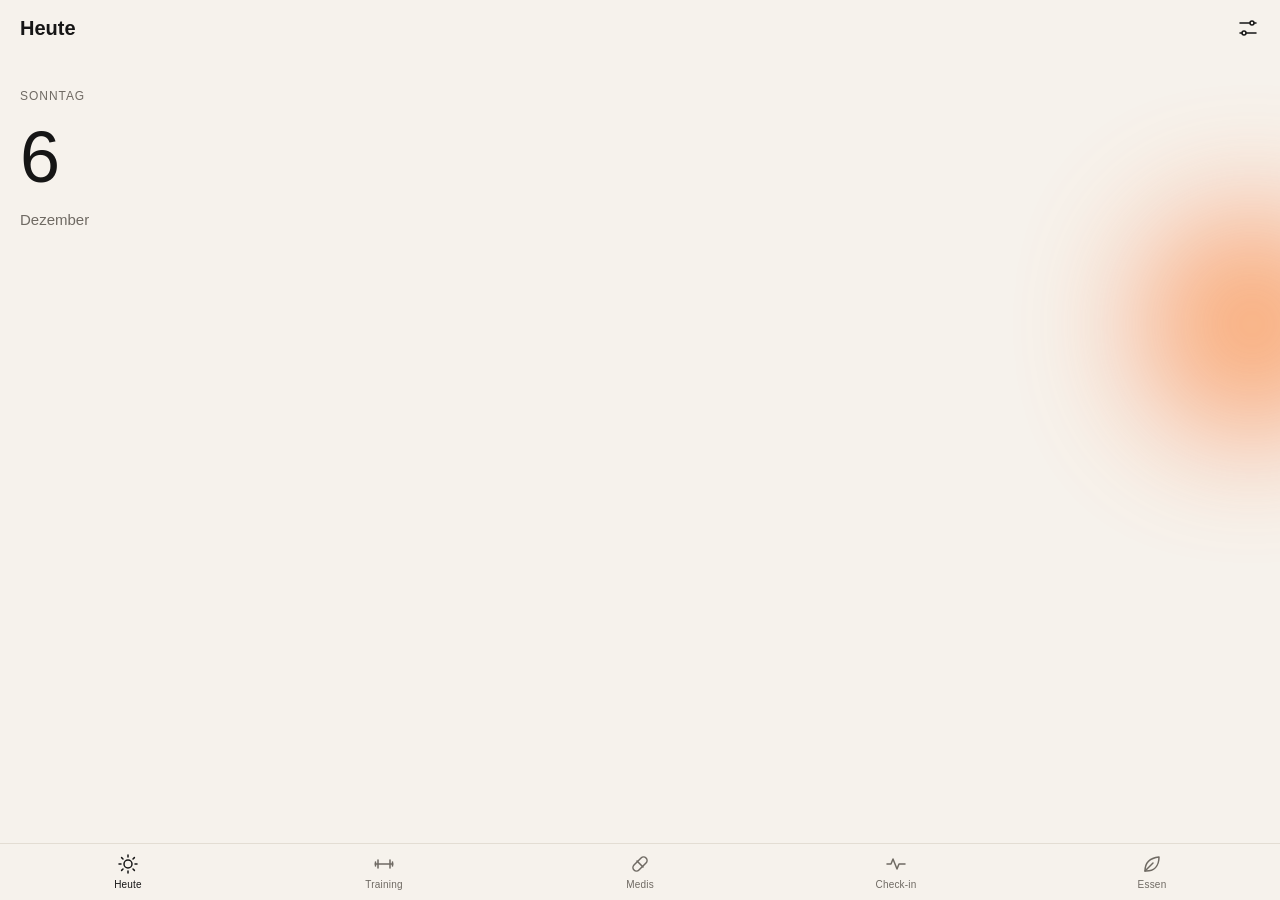
==== index.html @ 91edc276 "Grundstruktur der PWA anlegen - CLAUDE.md mit verbindlichen Projekt-, Design- und Code-Regeln - inde" ====
<!doctype html>
<html lang="de">
<head>
  <meta charset="utf-8">
  <meta name="viewport" content="width=device-width, initial-scale=1, viewport-fit=cover">
  <title>Health</title>
  <meta name="theme-color" content="#F6F2EC">
  <meta name="color-scheme" content="light">
  <meta name="referrer" content="no-referrer">
  <meta name="apple-mobile-web-app-capable" content="yes">
  <meta name="mobile-web-app-capable" content="yes">
  <meta name="apple-mobile-web-app-status-bar-style" content="default">
  <meta name="apple-mobile-web-app-title" content="Health">
  <meta name="format-detection" content="telephone=no">
  <!-- Nur eigene Quellen, Sync ausschließlich zu api.github.com -->
  <meta http-equiv="Content-Security-Policy" content="default-src 'self'; connect-src 'self' https://api.github.com; img-src 'self' data:; style-src 'self'; script-src 'self'; font-src 'self'; manifest-src 'self'; worker-src 'self'">

  <link rel="manifest" href="manifest.webmanifest">
  <link rel="apple-touch-icon" href="assets/icons/icon-180.png">
  <link rel="icon" type="image/png" sizes="180x180" href="assets/icons/icon-180.png">
  <link rel="preload" href="assets/fonts/inter-latin-wght-normal.woff2" as="font" type="font/woff2" crossorigin>

  <link rel="stylesheet" href="css/tokens.css">
  <link rel="stylesheet" href="css/base.css">
  <link rel="stylesheet" href="css/components.css">

  <script type="module" src="js/app.js"></script>
</head>
<body>
  <div id="app" class="shell">
    <noscript><p class="view">Diese App braucht JavaScript.</p></noscript>
  </div>
</body>
</html>
---- css/tokens.css ----
/* Design-Tokens: einzige Quelle für Farben, Typografie, Raster und Bewegung */

@font-face {
  font-family: "Inter";
  src: url("../assets/fonts/inter-latin-wght-normal.woff2") format("woff2");
  font-weight: 100 900;
  font-style: normal;
  font-display: swap;
}

:root {
  /* Grundfarben */
  --color-bg: #F6F2EC;
  --color-text: #161616;
  --color-text-secondary: #6F6A63;
  --color-line: #E3DDD3;

  /* Akzentverläufe: jeweils Start- und Endfarbe */
  --sonne-from: #FFB347;
  --sonne-to: #FF6A3D;
  --zitrone-from: #F7E463;
  --zitrone-to: #FFD23F;
  --himmel-from: #8BB8FF;
  --himmel-to: #5A8DEE;
  --flieder-from: #C9B8FF;
  --flieder-to: #9A8CFF;
  --salbei-from: #B7D3A8;
  --salbei-to: #7FA36A;
  --rose-from: #FFB3C7;
  --rose-to: #FF7A9E;

  /* Fertige radiale Verläufe */
  --gradient-sonne: radial-gradient(circle, var(--sonne-from) 0%, var(--sonne-to) 70%);
  --gradient-zitrone: radial-gradient(circle, var(--zitrone-from) 0%, var(--zitrone-to) 70%);
  --gradient-himmel: radial-gradient(circle, var(--himmel-from) 0%, var(--himmel-to) 70%);
  --gradient-flieder: radial-gradient(circle, var(--flieder-from) 0%, var(--flieder-to) 70%);
  --gradient-salbei: radial-gradient(circle, var(--salbei-from) 0%, var(--salbei-to) 70%);
  --gradient-rose: radial-gradient(circle, var(--rose-from) 0%, var(--rose-to) 70%);

  /* Blur-Spanne für Verlaufsflecken (Intensität 0 bis 1 wird darauf abgebildet) */
  --blur-min: 40px;
  --blur-max: 80px;

  /* Typografie */
  --font-family: "Inter", -apple-system, BlinkMacSystemFont, "Helvetica Neue", Arial, sans-serif;

  --font-size-number-min: 56px;
  --font-size-number-max: 72px;
  --font-weight-number: 500;
  --letter-spacing-number: -0.02em;

  --font-size-heading: 20px;
  --font-weight-heading: 600;

  --font-size-body: 15px;
  --font-weight-body: 400;
  --line-height-body: 1.45;

  --font-size-label: 12px;
  --letter-spacing-label: 0.08em;

  /* Raster (8 px) */
  --space-1: 8px;
  --space-2: 16px;
  --space-3: 24px;
  --space-4: 32px;
  --space-5: 40px;
  --space-6: 48px;
  --page-margin: 20px;

  /* Formen */
  --radius-card: 20px;
  --line-width: 1px;
  --icon-stroke: 1.5;

  /* Interaktion */
  --tap-min: 44px;
  --duration: 180ms;
  --easing: ease-out;

  /* Layout */
  --header-height: 56px;
  --tabbar-height: 56px;
  --safe-top: env(safe-area-inset-top, 0px);
  --safe-bottom: env(safe-area-inset-bottom, 0px);
  --safe-left: env(safe-area-inset-left, 0px);
  --safe-right: env(safe-area-inset-right, 0px);
}
---- css/base.css ----
/* Grundlagen: Reset, Typografie, Seitenlayout */

*,
*::before,
*::after {
  box-sizing: border-box;
}

html {
  -webkit-text-size-adjust: 100%;
  text-size-adjust: 100%;
  -webkit-tap-highlight-color: transparent;
}

body {
  margin: 0;
  min-height: 100dvh;
  background: var(--color-bg);
  color: var(--color-text);
  font-family: var(--font-family);
  font-size: var(--font-size-body);
  font-weight: var(--font-weight-body);
  line-height: var(--line-height-body);
  -webkit-font-smoothing: antialiased;
  overscroll-behavior-y: none;
}

h1,
h2,
h3,
p {
  margin: 0;
}

h1,
h2 {
  font-size: var(--font-size-heading);
  font-weight: var(--font-weight-heading);
  line-height: 1.25;
}

button {
  font: inherit;
  color: inherit;
  background: none;
  border: 0;
  padding: 0;
  cursor: pointer;
  touch-action: manipulation;
}

a {
  color: inherit;
}

:focus-visible {
  outline: 2px solid var(--color-text);
  outline-offset: 2px;
}

/* Hilfsklassen für Typografie */
.number {
  font-size: clamp(var(--font-size-number-min), 18vw, var(--font-size-number-max));
  font-weight: var(--font-weight-number);
  font-variant-numeric: tabular-nums;
  letter-spacing: var(--letter-spacing-number);
  line-height: 1;
}

.label {
  font-size: var(--font-size-label);
  text-transform: uppercase;
  letter-spacing: var(--letter-spacing-label);
  color: var(--color-text-secondary);
}

.secondary {
  color: var(--color-text-secondary);
}

.visually-hidden {
  position: absolute;
  width: 1px;
  height: 1px;
  overflow: hidden;
  clip: rect(0 0 0 0);
  white-space: nowrap;
}

@media (prefers-reduced-motion: reduce) {
  * {
    transition-duration: 0ms !important;
    animation-duration: 0ms !important;
  }
}
---- css/components.css ----
/* Komponenten: Shell, Kopfzeile, Tab-Bar, Karten, Verlaufsflecken */

/* App-Shell */
.shell {
  min-height: 100dvh;
  display: flex;
  flex-direction: column;
}

/* Kopfzeile mit Einstellungen oben rechts */
.app-header {
  position: sticky;
  top: 0;
  z-index: 10;
  display: flex;
  align-items: center;
  justify-content: space-between;
  height: calc(var(--header-height) + var(--safe-top));
  padding: var(--safe-top) calc(var(--page-margin) + var(--safe-right)) 0 calc(var(--page-margin) + var(--safe-left));
  background: var(--color-bg);
}

.icon-button {
  display: inline-flex;
  align-items: center;
  justify-content: center;
  width: var(--tap-min);
  height: var(--tap-min);
  margin-right: -10px;
  border-radius: 50%;
  transition: background-color var(--duration) var(--easing);
}

.icon-button:active,
.icon-button[aria-current="page"] {
  background: var(--color-line);
}

/* Hauptbereich, Platz für die Tab-Bar lassen */
.view {
  position: relative;
  flex: 1;
  padding: var(--space-1) calc(var(--page-margin) + var(--safe-right)) calc(var(--tabbar-height) + var(--safe-bottom) + var(--space-3)) calc(var(--page-margin) + var(--safe-left));
  overflow-x: hidden;
  isolation: isolate;
  animation: view-in var(--duration) var(--easing);
}

@keyframes view-in {
  from { opacity: 0; transform: translateY(4px); }
  to { opacity: 1; transform: none; }
}

/* Bottom-Tab-Bar */
.tabbar {
  position: fixed;
  left: 0;
  right: 0;
  bottom: 0;
  z-index: 10;
  display: grid;
  grid-template-columns: repeat(5, 1fr);
  padding: 0 var(--safe-right) var(--safe-bottom) var(--safe-left);
  background: var(--color-bg);
  border-top: var(--line-width) solid var(--color-line);
}

.tab {
  display: flex;
  flex-direction: column;
  align-items: center;
  justify-content: center;
  gap: 2px;
  min-height: var(--tabbar-height);
  color: var(--color-text-secondary);
  font-size: 10px;
  font-weight: 500;
  letter-spacing: 0.02em;
  text-decoration: none;
  transition: color var(--duration) var(--easing);
}

.tab[aria-current="page"] {
  color: var(--color-text);
}

.tab svg,
.icon-button svg {
  width: 24px;
  height: 24px;
  fill: none;
  stroke: currentColor;
  stroke-width: var(--icon-stroke);
  stroke-linecap: round;
  stroke-linejoin: round;
}

/* Karte: keine Schatten, Trennung über Linie */
.card {
  position: relative;
  padding: var(--space-3);
  border: var(--line-width) solid var(--color-line);
  border-radius: var(--radius-card);
  overflow: hidden;
}

.card > * {
  position: relative;
}

/*
  Verlaufsfleck als Zustandsanzeige.
  --intensity (0 bis 1) steuert Größe, Blur und Sättigung.
  Farbe über Modifier-Klasse, z. B. .blob--sonne.
*/
.blob {
  --intensity: 0.5;
  --size: calc(120px + 160px * var(--intensity));
  position: absolute;
  width: var(--size);
  height: var(--size);
  border-radius: 50%;
  pointer-events: none;
  opacity: calc(0.35 + 0.65 * var(--intensity));
  filter: blur(calc(var(--blur-min) + (var(--blur-max) - var(--blur-min)) * var(--intensity))) saturate(calc(0.6 + 0.6 * var(--intensity)));
  transition: width var(--duration) var(--easing), height var(--duration) var(--easing), opacity var(--duration) var(--easing), filter var(--duration) var(--easing);
}

.blob--sonne { background: var(--gradient-sonne); }
.blob--zitrone { background: var(--gradient-zitrone); }
.blob--himmel { background: var(--gradient-himmel); }
.blob--flieder { background: var(--gradient-flieder); }
.blob--salbei { background: var(--gradient-salbei); }
.blob--rose { background: var(--gradient-rose); }

/* Platzhalter-Ansicht der leeren Module */
.placeholder {
  display: grid;
  gap: var(--space-2);
  padding-top: var(--space-3);
}

/* Abstand nach oben, damit der Blur nicht an der Kopfzeile abreißt */
.placeholder .blob {
  top: 160px;
  right: -80px;
  z-index: -1;
}
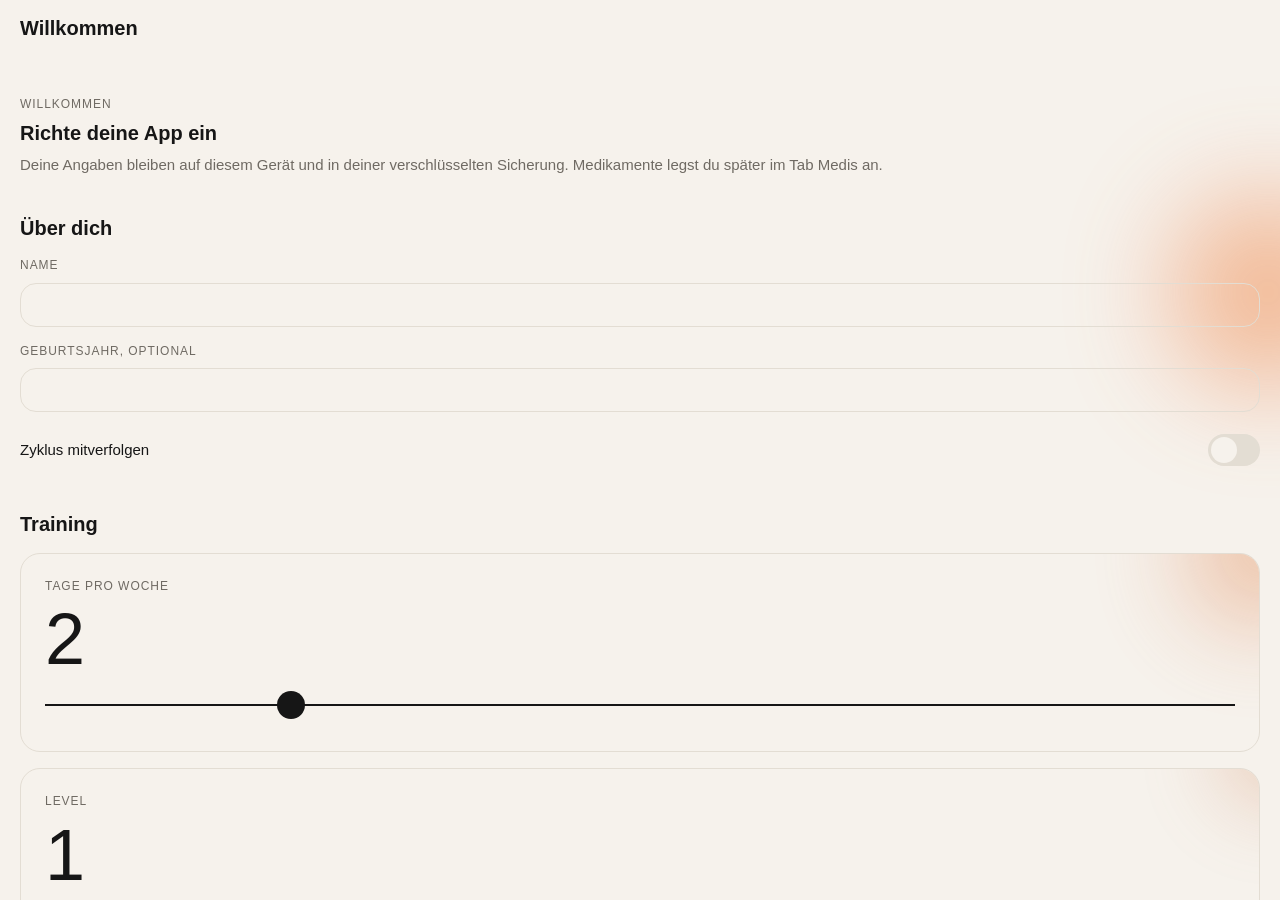
==== commit 1232a6d8: "Datenschicht, verschlüsselte Sicherung und personenneutrales Profil - db.js: IndexedDB healthapp v1 " ====
--- a/index.html
+++ b/index.html
@@ -3,6 +3,7 @@
 <head>
   <meta charset="utf-8">
   <meta name="viewport" content="width=device-width, initial-scale=1, viewport-fit=cover">
+  <!-- Fester Name. Der persönliche Name erscheint nur in der App, aus dem Profil in IndexedDB. -->
   <title>Health</title>
   <meta name="theme-color" content="#F6F2EC">
   <meta name="color-scheme" content="light">
--- a/css/tokens.css
+++ b/css/tokens.css
@@ -70,6 +70,7 @@
 
   /* Formen */
   --radius-card: 20px;
+  --radius-control: 16px;
   --line-width: 1px;
   --icon-stroke: 1.5;
 
--- a/css/base.css
+++ b/css/base.css
@@ -53,6 +53,11 @@
   color: inherit;
 }
 
+/* hidden muss auch gegen display: flex oder grid gewinnen */
+[hidden] {
+  display: none !important;
+}
+
 :focus-visible {
   outline: 2px solid var(--color-text);
   outline-offset: 2px;
--- a/css/components.css
+++ b/css/components.css
@@ -146,3 +146,396 @@
   right: -80px;
   z-index: -1;
 }
+
+/* Abstände für Formularseiten */
+.stack {
+  display: grid;
+  gap: var(--space-5);
+  padding-top: var(--space-2);
+}
+
+.stack-tight {
+  display: grid;
+  gap: var(--space-2);
+}
+
+/* Eingabefelder: 16 px Schrift, sonst zoomt Safari beim Fokussieren */
+.field {
+  display: grid;
+  gap: var(--space-1);
+}
+
+.input {
+  width: 100%;
+  min-height: var(--tap-min);
+  padding: 0 var(--space-2);
+  font: inherit;
+  font-size: 16px;
+  color: var(--color-text);
+  background: transparent;
+  border: var(--line-width) solid var(--color-line);
+  border-radius: var(--radius-control);
+  transition: border-color var(--duration) var(--easing);
+  -webkit-appearance: none;
+  appearance: none;
+}
+
+.input:focus {
+  outline: none;
+  border-color: var(--color-text);
+}
+
+.hint {
+  font-size: 13px;
+  color: var(--color-text-secondary);
+}
+
+/* Rose als Markierung, der Text selbst bleibt gut lesbar */
+.error-text {
+  display: flex;
+  align-items: baseline;
+  gap: var(--space-1);
+}
+
+.error-text::before {
+  content: "";
+  flex: none;
+  width: 8px;
+  height: 8px;
+  border-radius: 50%;
+  background: var(--rose-to);
+}
+
+/* Buttons: flach, Linie oder gefüllt, keine Schatten */
+.button {
+  display: inline-flex;
+  align-items: center;
+  justify-content: center;
+  min-height: var(--tap-min);
+  padding: 0 var(--space-2);
+  font-weight: 500;
+  white-space: nowrap;
+  border: var(--line-width) solid var(--color-line);
+  border-radius: var(--radius-control);
+  transition: background-color var(--duration) var(--easing), opacity var(--duration) var(--easing), transform var(--duration) var(--easing);
+}
+
+.button:active {
+  transform: scale(0.98);
+  background: var(--color-line);
+}
+
+.button:disabled {
+  opacity: 0.4;
+}
+
+.button--primary {
+  color: var(--color-bg);
+  background: var(--color-text);
+  border-color: var(--color-text);
+}
+
+.button--primary:active {
+  background: var(--color-text);
+  opacity: 0.85;
+}
+
+.button--danger {
+  color: var(--color-text);
+  background: var(--rose-from);
+  border-color: var(--rose-from);
+}
+
+.button-row {
+  display: grid;
+  grid-template-columns: 1fr 1fr;
+  gap: var(--space-1);
+}
+
+.button-row .button {
+  padding: 0 var(--space-1);
+}
+
+/* Karten mit Verlaufsfleck als Zustandsanzeige */
+.status-card,
+.warning-card {
+  display: grid;
+  gap: var(--space-1);
+}
+
+.status-card .button-row {
+  margin-top: var(--space-2);
+}
+
+.status-card .blob {
+  top: -60px;
+  right: -60px;
+}
+
+.warning-card {
+  padding: var(--space-2);
+}
+
+.warning-card .blob {
+  --intensity: 0.2;
+  top: -80px;
+  left: -80px;
+}
+
+/* Modaler Dialog */
+.dialog {
+  width: min(100% - 2 * var(--page-margin), 360px);
+  padding: var(--space-3);
+  color: var(--color-text);
+  background: var(--color-bg);
+  border: var(--line-width) solid var(--color-line);
+  border-radius: var(--radius-card);
+}
+
+.dialog::backdrop {
+  background: rgba(22, 22, 22, 0.3);
+}
+
+.dialog form {
+  display: grid;
+  gap: var(--space-2);
+}
+
+/* Bestätigen steht im DOM vorne, erscheint aber rechts */
+.dialog-actions {
+  display: grid;
+  grid-template-columns: 1fr 1fr;
+  gap: var(--space-1);
+  direction: rtl;
+}
+
+.dialog-actions > * {
+  direction: ltr;
+}
+
+/* Rückmeldung am unteren Rand, oberhalb der Tab-Bar */
+.toast {
+  position: fixed;
+  left: 50%;
+  bottom: calc(var(--tabbar-height) + var(--safe-bottom) + var(--space-2));
+  z-index: 20;
+  width: max-content;
+  max-width: calc(100% - 2 * var(--page-margin));
+  padding: var(--space-1) var(--space-2);
+  color: var(--color-bg);
+  background: var(--color-text);
+  border-radius: var(--radius-control);
+  opacity: 0;
+  transform: translate(-50%, 8px);
+  pointer-events: none;
+  transition: opacity var(--duration) var(--easing), transform var(--duration) var(--easing);
+}
+
+.toast--visible {
+  opacity: 1;
+  transform: translate(-50%, 0);
+}
+
+.toast--error {
+  color: var(--color-text);
+  background: var(--rose-from);
+}
+
+/* Profil-Formular und Onboarding */
+.intro {
+  position: relative;
+  display: grid;
+  gap: var(--space-1);
+  padding-top: var(--space-2);
+}
+
+/* Mit Abstand nach oben, damit der Blur nicht an der Kopfzeile abreißt */
+.intro .blob {
+  top: 120px;
+  right: -100px;
+  z-index: -1;
+}
+
+.fieldset {
+  display: grid;
+  gap: var(--space-1);
+  margin: 0;
+  padding: 0;
+  border: 0;
+  min-width: 0;
+}
+
+.fieldset legend {
+  padding: 0;
+  margin-bottom: var(--space-1);
+}
+
+/* Schalter: Zeile mit Text links, Switch rechts */
+.switch-row {
+  display: flex;
+  align-items: center;
+  justify-content: space-between;
+  gap: var(--space-2);
+  min-height: var(--tap-min);
+}
+
+.switch {
+  -webkit-appearance: none;
+  appearance: none;
+  position: relative;
+  flex: none;
+  width: 52px;
+  height: 32px;
+  margin: 0;
+  border-radius: 16px;
+  background: var(--color-line);
+  transition: background-color var(--duration) var(--easing);
+}
+
+.switch::after {
+  content: "";
+  position: absolute;
+  top: 3px;
+  left: 3px;
+  width: 26px;
+  height: 26px;
+  border-radius: 50%;
+  background: var(--color-bg);
+  transition: transform var(--duration) var(--easing);
+}
+
+.switch:checked {
+  background: var(--flieder-to);
+}
+
+.switch:checked::after {
+  transform: translateX(20px);
+}
+
+/* Regler mit großer Zahl und Farbfläche */
+.range-block {
+  display: grid;
+  gap: var(--space-1);
+}
+
+.range-block .blob {
+  top: -80px;
+  right: -80px;
+}
+
+.range {
+  -webkit-appearance: none;
+  appearance: none;
+  width: 100%;
+  height: var(--tap-min);
+  margin: 0;
+  background: transparent;
+}
+
+.range::-webkit-slider-runnable-track {
+  height: 2px;
+  background: var(--color-text);
+}
+
+.range::-webkit-slider-thumb {
+  -webkit-appearance: none;
+  width: 28px;
+  height: 28px;
+  margin-top: -13px;
+  border-radius: 50%;
+  background: var(--color-text);
+  border: 0;
+}
+
+.range::-moz-range-track {
+  height: 2px;
+  background: var(--color-text);
+}
+
+.range::-moz-range-thumb {
+  width: 28px;
+  height: 28px;
+  border-radius: 50%;
+  background: var(--color-text);
+  border: 0;
+}
+
+/* Checkbox-Zeilen, z. B. Schonungs-Tags */
+.check-list {
+  display: grid;
+  border-top: var(--line-width) solid var(--color-line);
+}
+
+.check-row {
+  display: flex;
+  align-items: center;
+  gap: var(--space-2);
+  min-height: var(--tap-min);
+  padding: var(--space-1) 0;
+  border-bottom: var(--line-width) solid var(--color-line);
+}
+
+.check-row input {
+  -webkit-appearance: none;
+  appearance: none;
+  flex: none;
+  width: 24px;
+  height: 24px;
+  margin: 0;
+  border: 1.5px solid var(--color-text);
+  border-radius: 6px;
+  transition: background-color var(--duration) var(--easing);
+}
+
+.check-row input:checked {
+  border-color: var(--rose-to);
+  background: var(--rose-to) url("data:image/svg+xml,%3Csvg xmlns='http://www.w3.org/2000/svg' viewBox='0 0 24 24' fill='none' stroke='%23F6F2EC' stroke-width='2' stroke-linecap='round' stroke-linejoin='round'%3E%3Cpath d='m6 12.5 4 4 8-9'/%3E%3C/svg%3E") center / 18px no-repeat;
+}
+
+/* Chips für Mehrfachauswahl */
+.chips {
+  display: flex;
+  flex-wrap: wrap;
+  gap: var(--space-1);
+}
+
+.chip {
+  position: relative;
+  display: inline-flex;
+  align-items: center;
+  min-height: var(--tap-min);
+  padding: 0 var(--space-2);
+  border: var(--line-width) solid var(--color-line);
+  border-radius: 22px;
+  transition: background-color var(--duration) var(--easing), border-color var(--duration) var(--easing);
+}
+
+.chip input {
+  position: absolute;
+  opacity: 0;
+  pointer-events: none;
+}
+
+.chip--salbei:has(input:checked) {
+  background: var(--salbei-from);
+  border-color: var(--salbei-from);
+}
+
+.chip:has(input:focus-visible) {
+  outline: 2px solid var(--color-text);
+  outline-offset: 2px;
+}
+
+/* Onboarding: ohne Profil keine Tab-Bar und kein Einstellungs-Icon */
+.shell--onboarding .tabbar,
+.shell--onboarding .app-header .icon-button {
+  display: none;
+}
+
+.shell--onboarding .view {
+  padding-bottom: calc(var(--safe-bottom) + var(--space-4));
+}
+
+a.button {
+  text-decoration: none;
+}
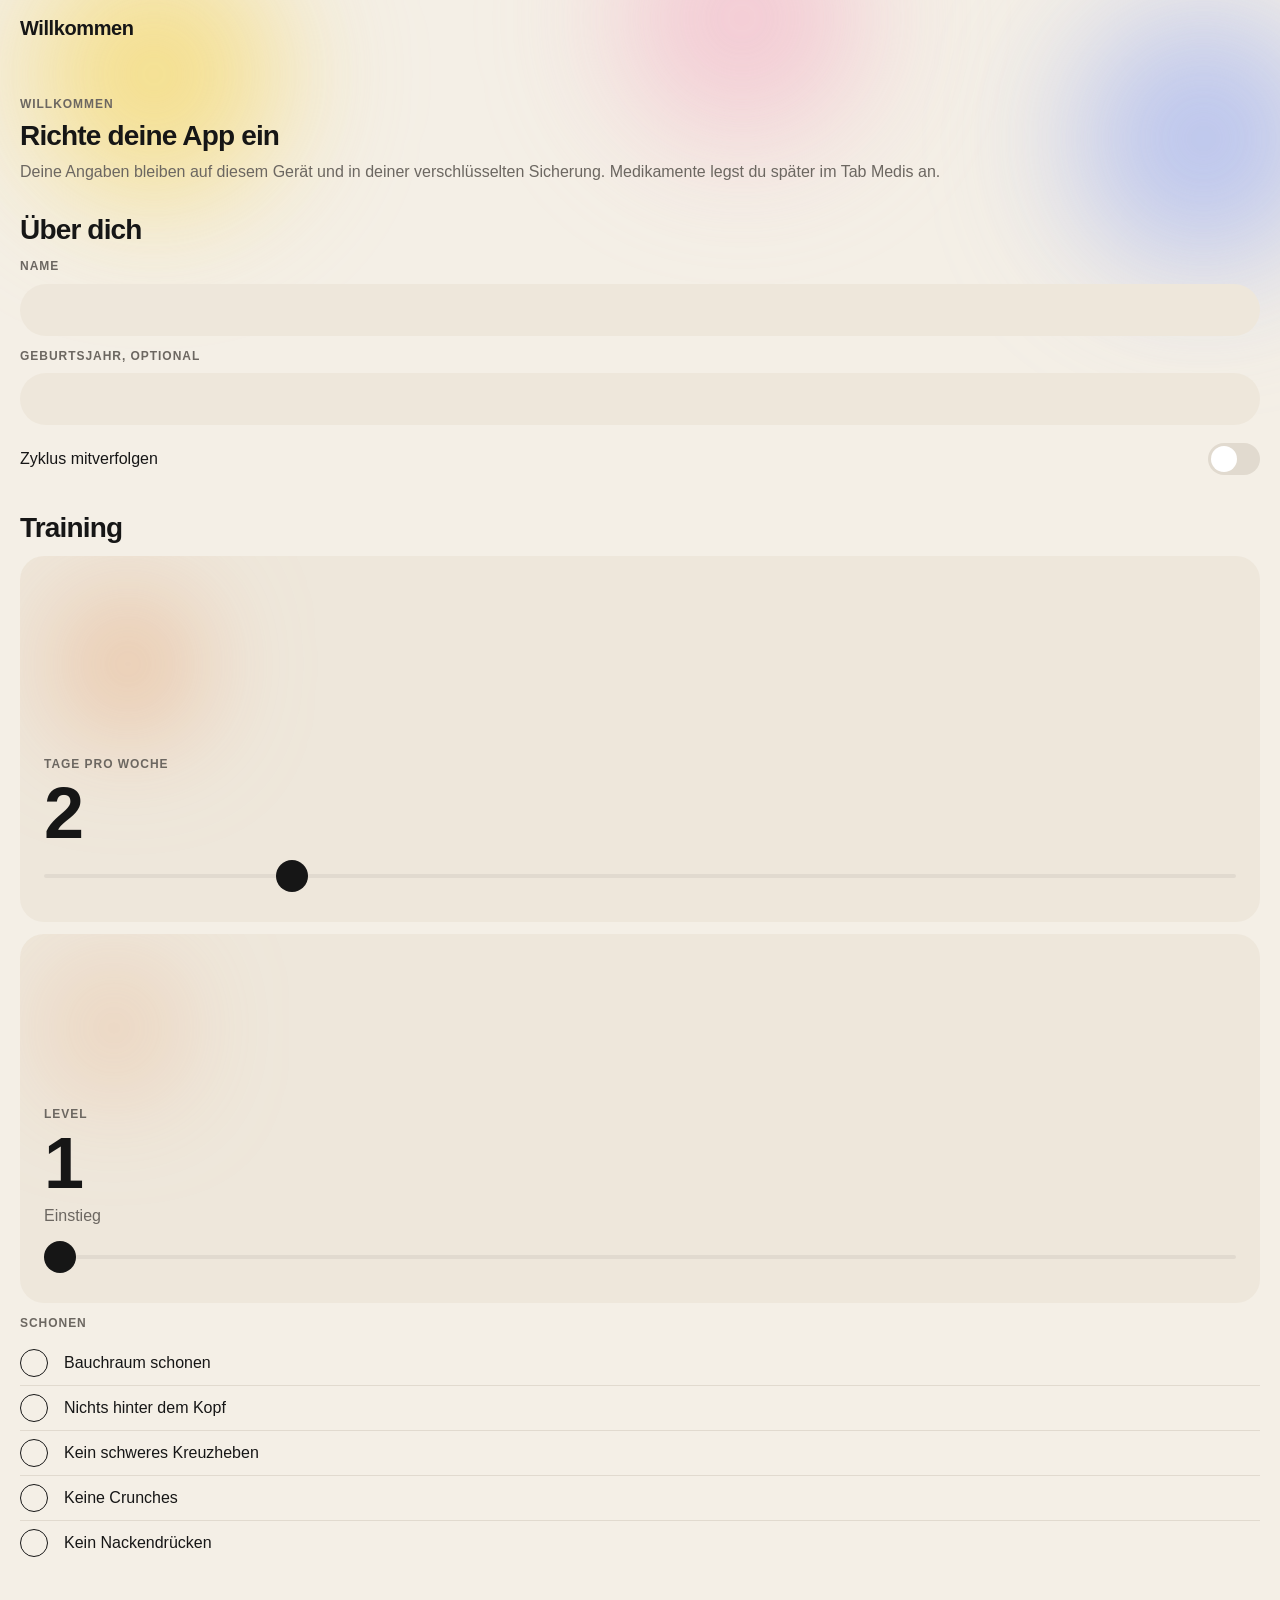
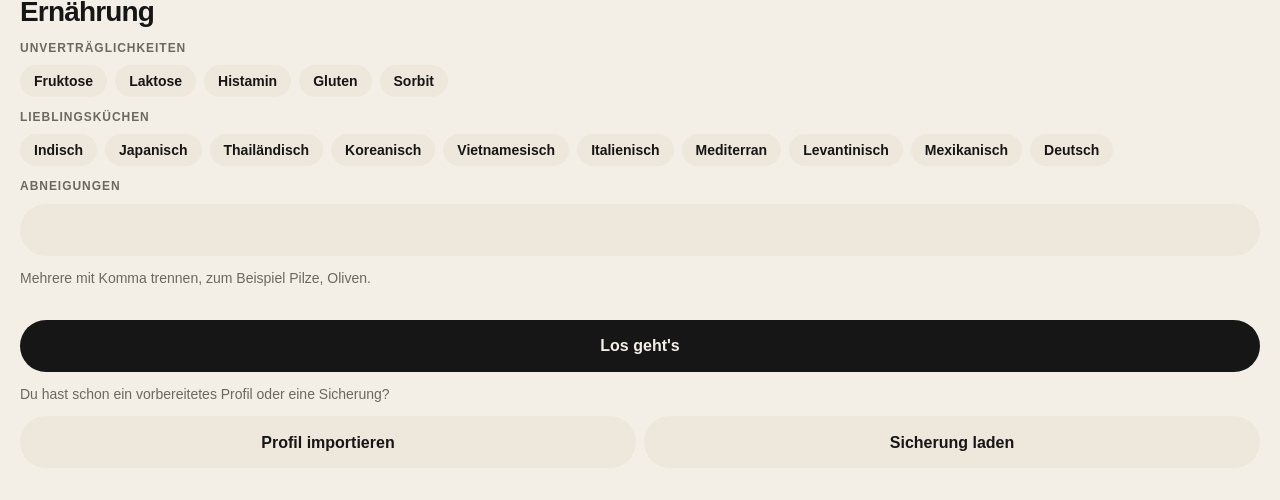
==== commit 627d70b9: "Design-Überarbeitung: Farben, Typografie, Aura und Formen - Neue Palette mit base- und deep-Stufen (" ====
--- a/index.html
+++ b/index.html
@@ -5,7 +5,7 @@
   <meta name="viewport" content="width=device-width, initial-scale=1, viewport-fit=cover">
   <!-- Fester Name. Der persönliche Name erscheint nur in der App, aus dem Profil in IndexedDB. -->
   <title>Health</title>
-  <meta name="theme-color" content="#F6F2EC">
+  <meta name="theme-color" content="#F4EFE6">
   <meta name="color-scheme" content="light">
   <meta name="referrer" content="no-referrer">
   <meta name="apple-mobile-web-app-capable" content="yes">
@@ -19,7 +19,7 @@
   <link rel="manifest" href="manifest.webmanifest">
   <link rel="apple-touch-icon" href="assets/icons/icon-180.png">
   <link rel="icon" type="image/png" sizes="180x180" href="assets/icons/icon-180.png">
-  <link rel="preload" href="assets/fonts/inter-latin-wght-normal.woff2" as="font" type="font/woff2" crossorigin>
+  <link rel="preload" href="assets/fonts/inter-latin-standard-normal.woff2" as="font" type="font/woff2" crossorigin>
 
   <link rel="stylesheet" href="css/tokens.css">
   <link rel="stylesheet" href="css/base.css">
--- a/css/tokens.css
+++ b/css/tokens.css
@@ -1,62 +1,91 @@
-/* Design-Tokens: einzige Quelle für Farben, Typografie, Raster und Bewegung */
+/* Design-Tokens: einzige Quelle für Farben, Typografie, Formen, Raster und Bewegung */
 
+/* Inter Variable mit Gewichts- (100 bis 900) und opsz-Achse, Latin */
 @font-face {
   font-family: "Inter";
-  src: url("../assets/fonts/inter-latin-wght-normal.woff2") format("woff2");
+  src: url("../assets/fonts/inter-latin-standard-normal.woff2") format("woff2");
   font-weight: 100 900;
   font-style: normal;
   font-display: swap;
 }
 
 :root {
-  /* Grundfarben */
-  --color-bg: #F6F2EC;
-  --color-text: #161616;
-  --color-text-secondary: #6F6A63;
-  --color-line: #E3DDD3;
+  /* Neutral: Creme überall als Grund, Sand für Karten */
+  --creme: #F4EFE6;
+  --sand: #EEE7DB;
+  --ink: #161616;
+  /* Ink-2 leicht dunkler als #6F6A63, damit auch auf Sand 4,5:1 erreicht wird */
+  --ink-2: #6C6761;
+  --line: #E1DACF;
+  /* Text im Aura-Bereich: Ink mit 78 % Deckkraft hält 4,5:1 auch auf den sattesten Stellen */
+  --ink-aura: rgba(22, 22, 22, 0.78);
 
-  /* Akzentverläufe: jeweils Start- und Endfarbe */
-  --sonne-from: #FFB347;
-  --sonne-to: #FF6A3D;
-  --zitrone-from: #F7E463;
-  --zitrone-to: #FFD23F;
-  --himmel-from: #8BB8FF;
-  --himmel-to: #5A8DEE;
-  --flieder-from: #C9B8FF;
-  --flieder-to: #9A8CFF;
-  --salbei-from: #B7D3A8;
-  --salbei-to: #7FA36A;
-  --rose-from: #FFB3C7;
-  --rose-to: #FF7A9E;
+  /* Semantische Namen, die die Komponenten nutzen */
+  --color-bg: var(--creme);
+  --color-card: var(--sand);
+  --color-text: var(--ink);
+  --color-text-secondary: var(--ink-2);
+  --color-line: var(--line);
+  --color-tabline: rgba(22, 22, 22, 0.12);
 
-  /* Fertige radiale Verläufe */
-  --gradient-sonne: radial-gradient(circle, var(--sonne-from) 0%, var(--sonne-to) 70%);
-  --gradient-zitrone: radial-gradient(circle, var(--zitrone-from) 0%, var(--zitrone-to) 70%);
-  --gradient-himmel: radial-gradient(circle, var(--himmel-from) 0%, var(--himmel-to) 70%);
-  --gradient-flieder: radial-gradient(circle, var(--flieder-from) 0%, var(--flieder-to) 70%);
-  --gradient-salbei: radial-gradient(circle, var(--salbei-from) 0%, var(--salbei-to) 70%);
-  --gradient-rose: radial-gradient(circle, var(--rose-from) 0%, var(--rose-to) 70%);
+  /*
+    Modulfarben in zwei Stufen.
+    base: Pastellton für Verläufe und Flächen.
+    deep: Kontrastakzent für Linien, aktive Elemente und Flächen mit weißer Schrift.
+    Die deep-Werte sind so abgedunkelt, dass weiße Schrift mindestens 4,5:1 erreicht.
+  */
+  --butter: #F5D96B;
+  --butter-deep: #8C7221;
+  --mandarine: #F49A5A;
+  --mandarine-deep: #C0561E;
+  --koralle: #F27A6B;
+  --koralle-deep: #C7392B;
+  --rose: #F3B8CB;
+  --rose-deep: #C54B7A;
+  --periwinkle: #A9B8F0;
+  --periwinkle-deep: #4A5FCC;
+  --salbei: #B9CFA6;
+  --salbei-deep: #598141;
 
-  /* Blur-Spanne für Verlaufsflecken (Intensität 0 bis 1 wird darauf abgebildet) */
-  --blur-min: 40px;
-  --blur-max: 80px;
+  /* Aura: weiche Verläufe von base zu transparent */
+  --aura-blur: 56px;
+  --aura-height: 460px;
+  --aura-fade: 400ms;
 
-  /* Typografie */
+  /* Typografie: Inter Variable */
   --font-family: "Inter", -apple-system, BlinkMacSystemFont, "Helvetica Neue", Arial, sans-serif;
 
-  --font-size-number-min: 56px;
-  --font-size-number-max: 72px;
-  --font-weight-number: 500;
-  --letter-spacing-number: -0.02em;
+  /* Große Zahlen (Tageszahl, Werte, Streaks, Gewichte) */
+  --font-size-number: 72px;
+  --font-weight-number: 900;
+  --line-height-number: 0.9;
+  --letter-spacing-number: -0.05em;
 
-  --font-size-heading: 20px;
-  --font-weight-heading: 600;
+  /* Überschriften und Begrüßung */
+  --font-size-heading: 28px;
+  --font-weight-heading: 900;
+  --letter-spacing-heading: -0.03em;
 
-  --font-size-body: 15px;
-  --font-weight-body: 400;
+  /* Titel in Karten und Kopfzeile */
+  --font-size-title: 20px;
+  --font-weight-title: 800;
+
+  /* Monat neben der Tageszahl */
+  --font-size-month: 20px;
+  --font-weight-month: 700;
+
+  /* Kartenzahlen und Chips */
+  --font-size-card-number: 32px;
+  --font-weight-card-number: 800;
+
+  /* Fließtext und Hinweise */
+  --font-size-body: 16px;
+  --font-weight-body: 500;
   --line-height-body: 1.45;
 
+  /* Labels und Tab-Beschriftungen */
   --font-size-label: 12px;
+  --font-weight-label: 700;
   --letter-spacing-label: 0.08em;
 
   /* Raster (8 px) */
@@ -67,21 +96,31 @@
   --space-5: 40px;
   --space-6: 48px;
   --page-margin: 20px;
+  --card-gap: 12px;
 
-  /* Formen */
-  --radius-card: 20px;
-  --radius-control: 16px;
+  /* Formen: Karten Rechteck mit 24 px, alles Interaktive vollrund, nie unter 12 px */
+  --radius-card: 24px;
+  --radius-pill: 999px;
+  --radius-min: 12px;
+  --radius-control: var(--radius-pill);
   --line-width: 1px;
   --icon-stroke: 1.5;
 
-  /* Interaktion */
+  /* Größen interaktiver Elemente */
   --tap-min: 44px;
+  --button-height: 52px;
+  --chip-height: 32px;
+  --tap-circle: 52px;
+  --day-circle: 40px;
+  --dot: 12px;
+
+  /* Bewegung */
   --duration: 180ms;
   --easing: ease-out;
 
   /* Layout */
   --header-height: 56px;
-  --tabbar-height: 56px;
+  --tabbar-height: 64px;
   --safe-top: env(safe-area-inset-top, 0px);
   --safe-bottom: env(safe-area-inset-bottom, 0px);
   --safe-left: env(safe-area-inset-left, 0px);
--- a/css/base.css
+++ b/css/base.css
@@ -32,11 +32,22 @@
   margin: 0;
 }
 
-h1,
+/* Überschriften und Begrüßung */
 h2 {
   font-size: var(--font-size-heading);
   font-weight: var(--font-weight-heading);
-  line-height: 1.25;
+  letter-spacing: var(--letter-spacing-heading);
+  line-height: 1.1;
+}
+
+/* Titel in Kopfzeile und Karten */
+h1,
+.card h2,
+.dialog h2 {
+  font-size: var(--font-size-title);
+  font-weight: var(--font-weight-title);
+  letter-spacing: -0.02em;
+  line-height: 1.2;
 }
 
 button {
@@ -65,18 +76,26 @@
 
 /* Hilfsklassen für Typografie */
 .number {
-  font-size: clamp(var(--font-size-number-min), 18vw, var(--font-size-number-max));
+  font-size: var(--font-size-number);
   font-weight: var(--font-weight-number);
   font-variant-numeric: tabular-nums;
   letter-spacing: var(--letter-spacing-number);
-  line-height: 1;
+  line-height: var(--line-height-number);
+  /* Ab 40 px optische Größe für Display-Zahlen */
+  font-variation-settings: "opsz" 32;
 }
 
 .label {
   font-size: var(--font-size-label);
+  font-weight: var(--font-weight-label);
   text-transform: uppercase;
   letter-spacing: var(--letter-spacing-label);
   color: var(--color-text-secondary);
+}
+
+/* Im oberen Aura-Bereich: Ink mit Deckkraft statt Ink-2 */
+.on-aura {
+  color: var(--ink-aura);
 }
 
 .secondary {
--- a/css/components.css
+++ b/css/components.css
@@ -1,13 +1,77 @@
-/* Komponenten: Shell, Kopfzeile, Tab-Bar, Karten, Verlaufsflecken */
-
-/* App-Shell */
+/* Komponenten: Shell, Aura, Kopfzeile, Tab-Bar, Karten, Formen */
+
+/* App-Shell: alles liegt auf Creme */
 .shell {
+  position: relative;
   min-height: 100dvh;
   display: flex;
   flex-direction: column;
-}
-
-/* Kopfzeile mit Einstellungen oben rechts */
+  isolation: isolate;
+}
+
+/*
+  Aura: zwei bis drei große, weiche Verläufe hinter dem oberen Screenbereich.
+  Sie laufen nach unten in Creme aus, Karten und Listen liegen im ruhigen Bereich.
+  Jedes Modul hat eine feste Kombination (js/aura.js), Inhalt liegt immer darüber.
+*/
+.aura {
+  position: absolute;
+  top: 0;
+  left: 0;
+  right: 0;
+  z-index: 0;
+  height: var(--aura-height);
+  overflow: hidden;
+  pointer-events: none;
+}
+
+.aura-layer {
+  position: absolute;
+  inset: 0;
+  animation: aura-in var(--aura-fade) var(--easing);
+}
+
+@keyframes aura-in {
+  from { opacity: 0; }
+  to { opacity: 1; }
+}
+
+/*
+  Verlauf von base zu transparent. --intensity (0 bis 1) steuert Größe und Deckkraft,
+  wo ein Wert sichtbar werden soll. multiply lässt Überlagerungen zu Mischtönen werden.
+*/
+.blob {
+  --intensity: 0.7;
+  --size: calc(240px + 180px * var(--intensity));
+  --c: var(--butter);
+  position: absolute;
+  width: var(--size);
+  height: var(--size);
+  border-radius: 50%;
+  pointer-events: none;
+  background: radial-gradient(circle closest-side, var(--c) 0%, var(--c) 35%, transparent 100%);
+  opacity: calc(0.45 + 0.55 * var(--intensity));
+  filter: blur(var(--aura-blur));
+  mix-blend-mode: multiply;
+  will-change: transform;
+  transition: width var(--duration) var(--easing), height var(--duration) var(--easing), opacity var(--duration) var(--easing);
+}
+
+.blob--butter { --c: var(--butter); }
+.blob--mandarine { --c: var(--mandarine); }
+.blob--koralle { --c: var(--koralle); }
+.blob--rose { --c: var(--rose); }
+.blob--periwinkle { --c: var(--periwinkle); }
+.blob--salbei { --c: var(--salbei); }
+
+/* Positionierte Blobs der Aura: Mittelpunkt bei --x/--y */
+.aura .blob {
+  left: var(--x);
+  top: var(--y);
+  margin: calc(var(--size) / -2) 0 0 calc(var(--size) / -2);
+}
+
+/* Kopfzeile: transparent über der Aura, beim Scrollen Creme */
 .app-header {
   position: sticky;
   top: 0;
@@ -17,7 +81,13 @@
   justify-content: space-between;
   height: calc(var(--header-height) + var(--safe-top));
   padding: var(--safe-top) calc(var(--page-margin) + var(--safe-right)) 0 calc(var(--page-margin) + var(--safe-left));
+  background: transparent;
+  transition: background-color var(--duration) var(--easing), box-shadow var(--duration) var(--easing);
+}
+
+.app-header--scrolled {
   background: var(--color-bg);
+  box-shadow: 0 var(--line-width) 0 var(--color-tabline);
 }
 
 .icon-button {
@@ -33,16 +103,16 @@
 
 .icon-button:active,
 .icon-button[aria-current="page"] {
-  background: var(--color-line);
-}
-
-/* Hauptbereich, Platz für die Tab-Bar lassen */
+  background: var(--color-card);
+}
+
+/* Hauptbereich über der Aura, Platz für die Tab-Bar lassen */
 .view {
   position: relative;
+  z-index: 1;
   flex: 1;
   padding: var(--space-1) calc(var(--page-margin) + var(--safe-right)) calc(var(--tabbar-height) + var(--safe-bottom) + var(--space-3)) calc(var(--page-margin) + var(--safe-left));
   overflow-x: hidden;
-  isolation: isolate;
   animation: view-in var(--duration) var(--easing);
 }
 
@@ -51,7 +121,7 @@
   to { opacity: 1; transform: none; }
 }
 
-/* Bottom-Tab-Bar */
+/* Tab-Bar: Creme mit feiner Linie, aktiver Tab mit Kreis in seiner Modulfarbe */
 .tabbar {
   position: fixed;
   left: 0;
@@ -62,26 +132,57 @@
   grid-template-columns: repeat(5, 1fr);
   padding: 0 var(--safe-right) var(--safe-bottom) var(--safe-left);
   background: var(--color-bg);
-  border-top: var(--line-width) solid var(--color-line);
+  border-top: var(--line-width) solid var(--color-tabline);
 }
 
 .tab {
+  --tab-tone: var(--butter);
+  position: relative;
   display: flex;
   flex-direction: column;
   align-items: center;
   justify-content: center;
-  gap: 2px;
+  gap: 6px;
   min-height: var(--tabbar-height);
+  padding-top: 4px;
   color: var(--color-text-secondary);
-  font-size: 10px;
-  font-weight: 500;
-  letter-spacing: 0.02em;
+  font-size: var(--font-size-label);
+  font-weight: var(--font-weight-label);
+  letter-spacing: var(--letter-spacing-label);
+  text-transform: uppercase;
   text-decoration: none;
   transition: color var(--duration) var(--easing);
 }
 
+.tab[data-route="heute"] { --tab-tone: var(--rose); }
+.tab[data-route="training"] { --tab-tone: var(--mandarine); }
+.tab[data-route="medis"] { --tab-tone: var(--butter); }
+.tab[data-route="checkin"] { --tab-tone: var(--periwinkle); }
+.tab[data-route="essen"] { --tab-tone: var(--salbei); }
+
+.tab svg {
+  position: relative;
+  z-index: 1;
+}
+
 .tab[aria-current="page"] {
   color: var(--color-text);
+}
+
+.tab[aria-current="page"] svg {
+  stroke-width: 2;
+}
+
+.tab[aria-current="page"]::before {
+  content: "";
+  position: absolute;
+  top: 4px;
+  left: 50%;
+  width: 36px;
+  height: 36px;
+  margin-left: -18px;
+  border-radius: 50%;
+  background: var(--tab-tone);
 }
 
 .tab svg,
@@ -95,43 +196,34 @@
   stroke-linejoin: round;
 }
 
-/* Karte: keine Schatten, Trennung über Linie */
+/* Karte: Sand auf Creme, Radius 24, keine Kontur, keine Schatten */
 .card {
   position: relative;
   padding: var(--space-3);
-  border: var(--line-width) solid var(--color-line);
+  background: var(--color-card);
   border-radius: var(--radius-card);
   overflow: hidden;
+  isolation: isolate;
 }
 
 .card > * {
   position: relative;
 }
 
-/*
-  Verlaufsfleck als Zustandsanzeige.
-  --intensity (0 bis 1) steuert Größe, Blur und Sättigung.
-  Farbe über Modifier-Klasse, z. B. .blob--sonne.
-*/
-.blob {
-  --intensity: 0.5;
-  --size: calc(120px + 160px * var(--intensity));
-  position: absolute;
-  width: var(--size);
-  height: var(--size);
-  border-radius: 50%;
-  pointer-events: none;
-  opacity: calc(0.35 + 0.65 * var(--intensity));
-  filter: blur(calc(var(--blur-min) + (var(--blur-max) - var(--blur-min)) * var(--intensity))) saturate(calc(0.6 + 0.6 * var(--intensity)));
-  transition: width var(--duration) var(--easing), height var(--duration) var(--easing), opacity var(--duration) var(--easing), filter var(--duration) var(--easing);
-}
-
-.blob--sonne { background: var(--gradient-sonne); }
-.blob--zitrone { background: var(--gradient-zitrone); }
-.blob--himmel { background: var(--gradient-himmel); }
-.blob--flieder { background: var(--gradient-flieder); }
-.blob--salbei { background: var(--gradient-salbei); }
-.blob--rose { background: var(--gradient-rose); }
+.card .blob {
+  z-index: -1;
+}
+
+/* Aktions-Karte: Ink mit Creme-Text */
+.card--action {
+  color: var(--color-bg);
+  background: var(--color-text);
+}
+
+.card--action .label,
+.card--action .secondary {
+  color: rgba(244, 239, 230, 0.78);
+}
 
 /* Platzhalter-Ansicht der leeren Module */
 .placeholder {
@@ -140,26 +232,19 @@
   padding-top: var(--space-3);
 }
 
-/* Abstand nach oben, damit der Blur nicht an der Kopfzeile abreißt */
-.placeholder .blob {
-  top: 160px;
-  right: -80px;
-  z-index: -1;
-}
-
-/* Abstände für Formularseiten */
+/* Abstände: Abschnitte großzügig, Karten 12 px */
 .stack {
   display: grid;
-  gap: var(--space-5);
+  gap: var(--space-4);
   padding-top: var(--space-2);
 }
 
 .stack-tight {
   display: grid;
-  gap: var(--space-2);
-}
-
-/* Eingabefelder: 16 px Schrift, sonst zoomt Safari beim Fokussieren */
+  gap: var(--card-gap);
+}
+
+/* Eingabefelder als Pille, 16 px Schrift, sonst zoomt Safari beim Fokussieren */
 .field {
   display: grid;
   gap: var(--space-1);
@@ -167,30 +252,34 @@
 
 .input {
   width: 100%;
-  min-height: var(--tap-min);
-  padding: 0 var(--space-2);
+  min-height: var(--button-height);
+  padding: 0 var(--space-3);
   font: inherit;
   font-size: 16px;
   color: var(--color-text);
-  background: transparent;
-  border: var(--line-width) solid var(--color-line);
-  border-radius: var(--radius-control);
+  background: var(--color-card);
+  border: 1.5px solid transparent;
+  border-radius: var(--radius-pill);
   transition: border-color var(--duration) var(--easing);
   -webkit-appearance: none;
   appearance: none;
 }
 
+.card .input {
+  background: var(--color-bg);
+}
+
 .input:focus {
   outline: none;
   border-color: var(--color-text);
 }
 
 .hint {
-  font-size: 13px;
+  font-size: 14px;
   color: var(--color-text-secondary);
 }
 
-/* Rose als Markierung, der Text selbst bleibt gut lesbar */
+/* Fehler: Koralle als Punkt, der Text selbst bleibt Ink */
 .error-text {
   display: flex;
   align-items: baseline;
@@ -200,29 +289,36 @@
 .error-text::before {
   content: "";
   flex: none;
-  width: 8px;
-  height: 8px;
+  width: var(--dot);
+  height: var(--dot);
   border-radius: 50%;
-  background: var(--rose-to);
-}
-
-/* Buttons: flach, Linie oder gefüllt, keine Schatten */
+  background: var(--koralle-deep);
+  transform: translateY(1px);
+}
+
+/* Buttons als Pille: primär Ink, sekundär Sand */
 .button {
   display: inline-flex;
   align-items: center;
   justify-content: center;
-  min-height: var(--tap-min);
-  padding: 0 var(--space-2);
-  font-weight: 500;
+  gap: var(--space-1);
+  min-height: var(--button-height);
+  padding: 0 var(--space-3);
+  font-weight: 800;
   white-space: nowrap;
-  border: var(--line-width) solid var(--color-line);
-  border-radius: var(--radius-control);
+  color: var(--color-text);
+  background: var(--color-card);
+  border: 0;
+  border-radius: var(--radius-pill);
   transition: background-color var(--duration) var(--easing), opacity var(--duration) var(--easing), transform var(--duration) var(--easing);
+}
+
+.card .button:not(.button--primary):not(.button--danger) {
+  background: var(--color-bg);
 }
 
 .button:active {
   transform: scale(0.98);
-  background: var(--color-line);
 }
 
 .button:disabled {
@@ -232,18 +328,15 @@
 .button--primary {
   color: var(--color-bg);
   background: var(--color-text);
-  border-color: var(--color-text);
 }
 
 .button--primary:active {
-  background: var(--color-text);
   opacity: 0.85;
 }
 
 .button--danger {
-  color: var(--color-text);
-  background: var(--rose-from);
-  border-color: var(--rose-from);
+  color: #FFFFFF;
+  background: var(--koralle-deep);
 }
 
 .button-row {
@@ -253,10 +346,10 @@
 }
 
 .button-row .button {
-  padding: 0 var(--space-1);
-}
-
-/* Karten mit Verlaufsfleck als Zustandsanzeige */
+  padding: 0 var(--space-2);
+}
+
+/* Karten, die einen Zustand zeigen */
 .status-card,
 .warning-card {
   display: grid;
@@ -265,21 +358,6 @@
 
 .status-card .button-row {
   margin-top: var(--space-2);
-}
-
-.status-card .blob {
-  top: -60px;
-  right: -60px;
-}
-
-.warning-card {
-  padding: var(--space-2);
-}
-
-.warning-card .blob {
-  --intensity: 0.2;
-  top: -80px;
-  left: -80px;
 }
 
 /* Modaler Dialog */
@@ -288,7 +366,7 @@
   padding: var(--space-3);
   color: var(--color-text);
   background: var(--color-bg);
-  border: var(--line-width) solid var(--color-line);
+  border: 0;
   border-radius: var(--radius-card);
 }
 
@@ -321,10 +399,11 @@
   z-index: 20;
   width: max-content;
   max-width: calc(100% - 2 * var(--page-margin));
-  padding: var(--space-1) var(--space-2);
+  padding: 12px var(--space-3);
+  font-weight: 700;
   color: var(--color-bg);
   background: var(--color-text);
-  border-radius: var(--radius-control);
+  border-radius: var(--radius-pill);
   opacity: 0;
   transform: translate(-50%, 8px);
   pointer-events: none;
@@ -337,8 +416,8 @@
 }
 
 .toast--error {
-  color: var(--color-text);
-  background: var(--rose-from);
+  color: #FFFFFF;
+  background: var(--koralle-deep);
 }
 
 /* Profil-Formular und Onboarding */
@@ -347,13 +426,6 @@
   display: grid;
   gap: var(--space-1);
   padding-top: var(--space-2);
-}
-
-/* Mit Abstand nach oben, damit der Blur nicht an der Kopfzeile abreißt */
-.intro .blob {
-  top: 120px;
-  right: -100px;
-  z-index: -1;
 }
 
 .fieldset {
@@ -370,7 +442,7 @@
   margin-bottom: var(--space-1);
 }
 
-/* Schalter: Zeile mit Text links, Switch rechts */
+/* Schalter: Pille mit Kreis-Knopf */
 .switch-row {
   display: flex;
   align-items: center;
@@ -387,8 +459,9 @@
   width: 52px;
   height: 32px;
   margin: 0;
-  border-radius: 16px;
+  border-radius: var(--radius-pill);
   background: var(--color-line);
+  cursor: pointer;
   transition: background-color var(--duration) var(--easing);
 }
 
@@ -400,27 +473,22 @@
   width: 26px;
   height: 26px;
   border-radius: 50%;
-  background: var(--color-bg);
+  background: #FFFFFF;
   transition: transform var(--duration) var(--easing);
 }
 
 .switch:checked {
-  background: var(--flieder-to);
+  background: var(--color-text);
 }
 
 .switch:checked::after {
   transform: translateX(20px);
 }
 
-/* Regler mit großer Zahl und Farbfläche */
+/* Regler mit großer Zahl */
 .range-block {
   display: grid;
   gap: var(--space-1);
-}
-
-.range-block .blob {
-  top: -80px;
-  right: -80px;
 }
 
 .range {
@@ -433,37 +501,38 @@
 }
 
 .range::-webkit-slider-runnable-track {
-  height: 2px;
-  background: var(--color-text);
+  height: 4px;
+  border-radius: var(--radius-pill);
+  background: var(--color-line);
 }
 
 .range::-webkit-slider-thumb {
   -webkit-appearance: none;
-  width: 28px;
-  height: 28px;
-  margin-top: -13px;
+  width: 32px;
+  height: 32px;
+  margin-top: -14px;
   border-radius: 50%;
   background: var(--color-text);
   border: 0;
 }
 
 .range::-moz-range-track {
-  height: 2px;
-  background: var(--color-text);
+  height: 4px;
+  border-radius: var(--radius-pill);
+  background: var(--color-line);
 }
 
 .range::-moz-range-thumb {
-  width: 28px;
-  height: 28px;
+  width: 32px;
+  height: 32px;
   border-radius: 50%;
   background: var(--color-text);
   border: 0;
 }
 
-/* Checkbox-Zeilen, z. B. Schonungs-Tags */
+/* Checkbox-Zeilen, z. B. Schonungs-Tags: runde Haken */
 .check-list {
   display: grid;
-  border-top: var(--line-width) solid var(--color-line);
 }
 
 .check-row {
@@ -472,42 +541,59 @@
   gap: var(--space-2);
   min-height: var(--tap-min);
   padding: var(--space-1) 0;
-  border-bottom: var(--line-width) solid var(--color-line);
+}
+
+.check-row + .check-row {
+  border-top: var(--line-width) solid var(--color-line);
 }
 
 .check-row input {
   -webkit-appearance: none;
   appearance: none;
   flex: none;
-  width: 24px;
-  height: 24px;
+  width: 28px;
+  height: 28px;
   margin: 0;
   border: 1.5px solid var(--color-text);
-  border-radius: 6px;
+  border-radius: 50%;
   transition: background-color var(--duration) var(--easing);
 }
 
 .check-row input:checked {
-  border-color: var(--rose-to);
-  background: var(--rose-to) url("data:image/svg+xml,%3Csvg xmlns='http://www.w3.org/2000/svg' viewBox='0 0 24 24' fill='none' stroke='%23F6F2EC' stroke-width='2' stroke-linecap='round' stroke-linejoin='round'%3E%3Cpath d='m6 12.5 4 4 8-9'/%3E%3C/svg%3E") center / 18px no-repeat;
-}
-
-/* Chips für Mehrfachauswahl */
+  border-color: var(--color-text);
+  background: var(--color-text) url("data:image/svg+xml,%3Csvg xmlns='http://www.w3.org/2000/svg' viewBox='0 0 24 24' fill='none' stroke='%23F4EFE6' stroke-width='2.2' stroke-linecap='round' stroke-linejoin='round'%3E%3Cpath d='m6 12.5 4 4 8-9'/%3E%3C/svg%3E") center / 18px no-repeat;
+}
+
+/* Chips und Tags: Pille, 32 px hoch, Tap-Fläche nach oben und unten erweitert */
 .chips {
   display: flex;
   flex-wrap: wrap;
-  gap: var(--space-1);
+  gap: 12px var(--space-1);
 }
 
 .chip {
   position: relative;
   display: inline-flex;
   align-items: center;
-  min-height: var(--tap-min);
-  padding: 0 var(--space-2);
-  border: var(--line-width) solid var(--color-line);
-  border-radius: 22px;
-  transition: background-color var(--duration) var(--easing), border-color var(--duration) var(--easing);
+  height: var(--chip-height);
+  padding: 0 14px;
+  font-size: 14px;
+  font-weight: 700;
+  color: var(--color-text);
+  background: var(--color-card);
+  border-radius: var(--radius-pill);
+  cursor: pointer;
+  transition: background-color var(--duration) var(--easing), color var(--duration) var(--easing);
+}
+
+.card .chip {
+  background: var(--color-bg);
+}
+
+.chip::before {
+  content: "";
+  position: absolute;
+  inset: -6px 0;
 }
 
 .chip input {
@@ -516,10 +602,11 @@
   pointer-events: none;
 }
 
-.chip--salbei:has(input:checked) {
-  background: var(--salbei-from);
-  border-color: var(--salbei-from);
-}
+/* Gewählt: deep der Modulfarbe mit weißer Schrift */
+.chip--salbei:has(input:checked) { color: #FFFFFF; background: var(--salbei-deep); }
+.chip--butter:has(input:checked) { color: #FFFFFF; background: var(--butter-deep); }
+.chip--mandarine:has(input:checked) { color: #FFFFFF; background: var(--mandarine-deep); }
+.chip--koralle:has(input:checked) { color: #FFFFFF; background: var(--koralle-deep); }
 
 .chip:has(input:focus-visible) {
   outline: 2px solid var(--color-text);
@@ -539,3 +626,1327 @@
 a.button {
   text-decoration: none;
 }
+
+/* Training */
+.day-line {
+  display: flex;
+  align-items: baseline;
+  gap: var(--space-1);
+}
+
+/* Monat neben der Tageszahl, auf einer Grundlinie */
+.month {
+  font-size: var(--font-size-month);
+  font-weight: var(--font-weight-month);
+  letter-spacing: -0.01em;
+  color: var(--color-text);
+}
+
+.card-number {
+  font-size: var(--font-size-card-number);
+  font-weight: var(--font-weight-card-number);
+  font-variant-numeric: tabular-nums;
+  letter-spacing: -0.03em;
+  line-height: 1;
+}
+
+.button--large {
+  min-height: 56px;
+  font-size: 16px;
+}
+
+.button--small {
+  gap: 6px;
+  min-height: var(--tap-min);
+  padding: 0 var(--space-2);
+  font-size: 14px;
+  text-decoration: none;
+}
+
+.button--small svg,
+.set-check svg,
+.stepper-button svg {
+  width: 20px;
+  height: 20px;
+  fill: none;
+  stroke: currentColor;
+  stroke-width: var(--icon-stroke);
+  stroke-linecap: round;
+  stroke-linejoin: round;
+}
+
+.phase-card,
+.active-card,
+.next-card {
+  display: grid;
+  gap: var(--space-1);
+}
+
+.next-card .button,
+.active-card .button {
+  margin-top: var(--space-1);
+}
+
+.plan-list {
+  display: grid;
+  gap: 0;
+  margin: 0;
+  padding: 0;
+  list-style: none;
+  counter-reset: plan;
+}
+
+.plan-list li {
+  display: flex;
+  justify-content: space-between;
+  gap: var(--space-2);
+  padding: 10px 0;
+  border-bottom: var(--line-width) solid var(--color-line);
+  counter-increment: plan;
+}
+
+.plan-list li:last-child {
+  border-bottom: 0;
+}
+
+.plan-list li span:first-child::before {
+  content: counter(plan) "  ";
+  color: var(--color-text-secondary);
+  font-variant-numeric: tabular-nums;
+}
+
+.plan-list .secondary {
+  flex: none;
+  font-size: 13px;
+}
+
+/* Wochenziel als Ring */
+.week {
+  position: relative;
+  display: grid;
+  justify-items: center;
+  gap: var(--space-1);
+  padding: var(--space-2) 0;
+}
+
+.week > .label {
+  justify-self: start;
+}
+
+.week .week-bar {
+  width: 100%;
+  margin-bottom: var(--space-1);
+}
+
+.ring {
+  position: relative;
+  width: 200px;
+  height: 200px;
+}
+
+.ring svg {
+  width: 100%;
+  height: 100%;
+  transform: rotate(-90deg);
+}
+
+.ring circle {
+  fill: none;
+  stroke-width: 12;
+}
+
+.ring-track {
+  stroke: var(--color-line);
+}
+
+.ring-value {
+  stroke: url(#ring-mandarine);
+  stroke-linecap: round;
+  transition: stroke-dashoffset 600ms var(--easing);
+}
+
+.ring-stop-from { stop-color: var(--mandarine); }
+.ring-stop-to { stop-color: var(--mandarine-deep); }
+
+.ring-center {
+  position: absolute;
+  inset: 0;
+  display: grid;
+  place-content: center;
+  justify-items: center;
+  gap: 6px;
+}
+
+.last-row {
+  display: flex;
+  align-items: flex-end;
+  justify-content: space-between;
+  gap: var(--space-2);
+}
+
+.last-feel {
+  display: grid;
+  justify-items: end;
+  gap: 4px;
+}
+
+/* Laufende Einheit */
+.session-head {
+  display: grid;
+  gap: 4px;
+  padding-top: var(--space-2);
+}
+
+.check-text {
+  flex: 1;
+  display: flex;
+  justify-content: space-between;
+  gap: var(--space-2);
+}
+
+.exercise-card {
+  display: grid;
+  gap: var(--space-2);
+  padding: var(--space-2);
+}
+
+.exercise-image {
+  width: 100%;
+  height: auto;
+  aspect-ratio: 200 / 135;
+  object-fit: cover;
+  object-position: 50% 69%;
+  border-radius: 16px;
+  background: var(--color-bg);
+}
+
+.exercise-head {
+  display: grid;
+  gap: 4px;
+}
+
+.progression {
+  display: flex;
+  gap: var(--space-1);
+  align-items: baseline;
+}
+
+.progression::before {
+  content: "";
+  flex: none;
+  width: var(--dot);
+  height: var(--dot);
+  border-radius: 50%;
+  background: var(--mandarine-deep);
+  transform: translateY(-1px);
+}
+
+.exercise-actions {
+  display: flex;
+  flex-wrap: wrap;
+  gap: var(--space-1);
+}
+
+.cue-list,
+.hint-list {
+  display: grid;
+  gap: 6px;
+  margin: 0;
+  padding-left: 20px;
+}
+
+.details {
+  border-top: var(--line-width) solid var(--color-line);
+}
+
+.details summary {
+  display: flex;
+  align-items: center;
+  justify-content: space-between;
+  min-height: var(--tap-min);
+  font-weight: 600;
+  list-style: none;
+  cursor: pointer;
+}
+
+.details summary::-webkit-details-marker {
+  display: none;
+}
+
+.details summary::after {
+  content: "+";
+  font-size: 20px;
+  font-weight: 400;
+  color: var(--color-text-secondary);
+}
+
+.details[open] summary::after {
+  content: "−";
+}
+
+.details .hint-list {
+  padding-bottom: var(--space-2);
+}
+
+/* Sätze */
+.set-list {
+  display: grid;
+  gap: var(--space-1);
+}
+
+.set-row {
+  display: grid;
+  gap: var(--space-1);
+  padding: 12px var(--space-2);
+  background: var(--color-bg);
+  border-radius: 20px;
+  transition: background-color var(--duration) var(--easing);
+}
+
+.set-row--done {
+  background: color-mix(in srgb, var(--mandarine) 30%, var(--color-bg));
+}
+
+.set-top {
+  display: flex;
+  align-items: center;
+  gap: var(--space-1);
+}
+
+.set-top .label {
+  flex: 1;
+}
+
+.rpe {
+  min-height: var(--tap-min);
+  padding: 0 var(--space-2);
+  font: inherit;
+  font-size: 14px;
+  font-weight: 700;
+  color: var(--color-text);
+  background: var(--color-card);
+  border: 0;
+  border-radius: var(--radius-pill);
+  -webkit-appearance: none;
+  appearance: none;
+}
+
+.set-check {
+  display: grid;
+  place-items: center;
+  width: 52px;
+  height: 52px;
+  border: 1.5px solid var(--color-text);
+  border-radius: 50%;
+  transition: background-color var(--duration) var(--easing), transform var(--duration) var(--easing);
+}
+
+.set-check svg {
+  width: 26px;
+  height: 26px;
+  stroke-width: 2;
+  opacity: 0.35;
+}
+
+.set-check:active {
+  transform: scale(0.94);
+}
+
+.set-row--done .set-check {
+  background: var(--mandarine-deep);
+  border-color: var(--mandarine-deep);
+  color: #FFFFFF;
+}
+
+.set-row--done .set-check svg {
+  opacity: 1;
+}
+
+.set-steppers {
+  display: grid;
+  grid-template-columns: repeat(auto-fit, minmax(0, 1fr));
+  gap: var(--space-1);
+}
+
+/* Stepper: Pille mit zwei runden Knöpfen */
+.stepper {
+  display: grid;
+  grid-template-columns: var(--tap-min) 1fr var(--tap-min);
+  align-items: center;
+  padding: 4px;
+  border-radius: var(--radius-pill);
+  background: var(--color-card);
+}
+
+.stepper-button {
+  display: grid;
+  place-items: center;
+  width: var(--tap-min);
+  height: var(--tap-min);
+  border-radius: 50%;
+  background: var(--color-bg);
+}
+
+.stepper-button:active {
+  background: var(--color-line);
+}
+
+.stepper-value {
+  text-align: center;
+  font-weight: 800;
+  font-variant-numeric: tabular-nums;
+  white-space: nowrap;
+}
+
+.add-set {
+  justify-self: start;
+}
+
+/* Pausentimer */
+.rest-timer {
+  position: fixed;
+  left: 12px;
+  right: 12px;
+  bottom: calc(var(--tabbar-height) + var(--safe-bottom) + var(--space-1));
+  z-index: 30;
+  display: grid;
+  justify-items: center;
+  gap: var(--space-1);
+  padding: var(--space-3) var(--space-2) var(--space-2);
+  overflow: hidden;
+  isolation: isolate;
+  background: var(--color-card);
+  border-radius: var(--radius-card);
+  animation: view-in var(--duration) var(--easing);
+}
+
+.rest-timer .blob {
+  top: 50%;
+  left: 50%;
+  margin: calc(var(--size) / -2) 0 0 calc(var(--size) / -2);
+  z-index: -1;
+}
+
+.rest-timer .button-row {
+  width: 100%;
+}
+
+/* Dialoge im Training */
+.sheet {
+  display: grid;
+  gap: var(--space-2);
+}
+
+.sheet[open] {
+  display: grid;
+}
+
+.alt-row {
+  display: grid;
+  gap: var(--space-1);
+  padding: var(--space-1) 0 var(--space-2);
+  border-bottom: var(--line-width) solid var(--color-line);
+}
+
+.alt-name {
+  font-weight: 600;
+}
+
+.feel-options {
+  display: grid;
+  grid-template-columns: repeat(5, 1fr);
+  gap: var(--space-1);
+}
+
+/* Gesamtgefühl: fünf Kreise */
+.feel-option {
+  position: relative;
+  display: grid;
+  place-items: center;
+  justify-self: center;
+  width: var(--tap-circle);
+  height: var(--tap-circle);
+  font-size: 20px;
+  font-weight: 800;
+  background: var(--color-card);
+  border-radius: 50%;
+  cursor: pointer;
+  transition: background-color var(--duration) var(--easing);
+}
+
+.feel-option input {
+  position: absolute;
+  opacity: 0;
+  pointer-events: none;
+}
+
+.feel-option:has(input:checked) {
+  background: var(--mandarine);
+}
+
+.feel-scale {
+  display: flex;
+  justify-content: space-between;
+}
+
+/* Mehrzeilig geht nicht als Pille, daher Kartenradius */
+.textarea {
+  min-height: 96px;
+  padding: 14px var(--space-3);
+  border-radius: var(--radius-card);
+  resize: vertical;
+}
+
+/* Fortschritt */
+/* Umschalter: Pille aus Sand, aktives Segment Ink */
+.segmented {
+  display: grid;
+  grid-auto-columns: minmax(0, 1fr);
+  grid-auto-flow: column;
+  gap: 4px;
+  padding: 4px;
+  background: var(--color-card);
+  border-radius: var(--radius-pill);
+}
+
+.card .segmented {
+  background: var(--color-bg);
+}
+
+.segment {
+  position: relative;
+  display: grid;
+  place-items: center;
+  min-height: var(--tap-min);
+  font-size: 14px;
+  font-weight: 700;
+  border-radius: var(--radius-pill);
+  cursor: pointer;
+}
+
+.segment input {
+  position: absolute;
+  opacity: 0;
+  pointer-events: none;
+}
+
+.segment:has(input:checked) {
+  color: var(--color-bg);
+  background: var(--color-text);
+}
+
+.chart-card {
+  display: grid;
+  gap: var(--space-1);
+}
+
+.chart {
+  width: 100%;
+  height: auto;
+  margin-top: var(--space-1);
+  overflow: visible;
+}
+
+.chart-line {
+  fill: none;
+  stroke: var(--mandarine-deep);
+  stroke-width: 2;
+  stroke-linecap: round;
+  stroke-linejoin: round;
+}
+
+/* Punkte und Markierungen in Koralle deep */
+.chart-dot {
+  fill: var(--koralle-deep);
+}
+
+.chart-axis {
+  display: flex;
+  justify-content: space-between;
+  font-size: 12px;
+  color: var(--color-text-secondary);
+}
+
+/* Unternavigation als Links */
+.segmented--links .segment {
+  color: var(--color-text);
+  text-decoration: none;
+}
+
+.segmented--links .segment[aria-current="page"] {
+  color: var(--color-bg);
+  background: var(--color-text);
+}
+
+/* Medis */
+.meds-head,
+.home-intro {
+  position: relative;
+  display: grid;
+  gap: 4px;
+  padding-top: var(--space-2);
+}
+
+.slot {
+  display: grid;
+  gap: var(--space-1);
+}
+
+.slot-title {
+  display: flex;
+  align-items: baseline;
+  justify-content: space-between;
+}
+
+.slot-title .secondary {
+  font-size: 14px;
+  font-weight: 500;
+  letter-spacing: 0;
+}
+
+.med-list {
+  display: grid;
+  padding: 4px var(--space-2);
+}
+
+.med-row {
+  position: relative;
+  display: flex;
+  align-items: center;
+  gap: var(--space-2);
+  min-height: 72px;
+  padding: 12px 0;
+}
+
+.med-row + .med-row {
+  border-top: var(--line-width) solid var(--color-line);
+}
+
+.med-body {
+  flex: 1;
+  min-width: 0;
+  display: grid;
+  gap: 2px;
+}
+
+.med-name {
+  font-weight: 700;
+}
+
+/* Tag als Pille */
+.med-tag {
+  display: inline-flex;
+  align-items: center;
+  height: 24px;
+  padding: 0 10px;
+  font-size: 11px;
+  font-weight: 700;
+  letter-spacing: var(--letter-spacing-label);
+  text-transform: uppercase;
+  vertical-align: 1px;
+  border-radius: var(--radius-pill);
+  background: var(--butter);
+}
+
+.med-check {
+  flex: none;
+  display: grid;
+  place-items: center;
+  width: 56px;
+  height: 56px;
+  border: 1.5px solid var(--color-text);
+  border-radius: 50%;
+  transition: background-color var(--duration) var(--easing), transform var(--duration) var(--easing);
+}
+
+.med-check svg {
+  width: 28px;
+  height: 28px;
+  fill: none;
+  stroke: currentColor;
+  stroke-width: 2;
+  stroke-linecap: round;
+  stroke-linejoin: round;
+  opacity: 0.3;
+}
+
+.med-check:active {
+  transform: scale(0.94);
+}
+
+.med-row--done .med-check {
+  color: #FFFFFF;
+  background: var(--butter-deep);
+  border-color: var(--butter-deep);
+}
+
+.med-row--done .med-check svg {
+  opacity: 1;
+}
+
+.med-check--disabled {
+  border-style: dashed;
+  border-color: var(--color-line);
+}
+
+.med-row--later {
+  color: var(--color-text-secondary);
+}
+
+.med-row--later .med-name {
+  font-weight: 500;
+}
+
+.med-row--measure {
+  align-items: stretch;
+}
+
+.measure-form {
+  display: grid;
+  grid-template-columns: repeat(3, 1fr);
+  gap: var(--space-1);
+  margin-top: var(--space-1);
+}
+
+.measure-form .button {
+  grid-column: 1 / -1;
+}
+
+.measure-field {
+  display: grid;
+  gap: 4px;
+}
+
+.measure-field .input {
+  text-align: center;
+  font-variant-numeric: tabular-nums;
+}
+
+.streak-card {
+  display: grid;
+  gap: 4px;
+}
+
+.streak-card .blob {
+  --size: calc(160px + 160px * var(--intensity));
+  top: -70px;
+  right: -60px;
+}
+
+.adherence-list {
+  display: grid;
+  padding: 4px var(--space-2);
+}
+
+.adherence-row {
+  display: flex;
+  align-items: center;
+  gap: var(--space-2);
+  min-height: 64px;
+}
+
+.adherence-row + .adherence-row {
+  border-top: var(--line-width) solid var(--color-line);
+}
+
+/* Messwerte: zwei Himmel-Töne */
+.chart-line--sys {
+  stroke: var(--periwinkle-deep);
+  stroke-width: 1.5;
+}
+
+.chart-line--dia {
+  stroke: color-mix(in srgb, var(--periwinkle-deep) 55%, var(--periwinkle));
+  stroke-width: 1.5;
+}
+
+.chart-legend {
+  display: flex;
+  gap: var(--space-2);
+  font-size: 12px;
+  color: var(--color-text-secondary);
+}
+
+.legend::before {
+  content: "";
+  display: inline-block;
+  width: 16px;
+  height: 2px;
+  margin-right: 6px;
+  vertical-align: middle;
+}
+
+.legend--sys::before { background: var(--periwinkle-deep); }
+.legend--dia::before { background: color-mix(in srgb, var(--periwinkle-deep) 55%, var(--periwinkle)); }
+
+.manage-card {
+  display: grid;
+  gap: 4px;
+}
+
+.manage-card .button-row {
+  margin-top: var(--space-1);
+}
+
+.manage-card--paused h2 {
+  color: var(--color-text-secondary);
+}
+
+.date-row {
+  display: grid;
+  grid-template-columns: 1fr 1fr;
+  gap: var(--space-1);
+}
+
+.date-row .input {
+  min-width: 0;
+}
+
+/* Startseite: fällige Einträge */
+.due-card {
+  display: grid;
+  padding-top: var(--space-2);
+  padding-bottom: 4px;
+}
+
+.due-head {
+  display: flex;
+  align-items: baseline;
+  justify-content: space-between;
+}
+
+/* Badge am Tab */
+.tab {
+  position: relative;
+}
+
+.tab-badge {
+  position: absolute;
+  top: 6px;
+  left: calc(50% + 6px);
+  min-width: 18px;
+  height: 18px;
+  padding: 0 5px;
+  font-size: 11px;
+  font-weight: 800;
+  line-height: 18px;
+  letter-spacing: 0;
+  text-align: center;
+  color: #FFFFFF;
+  background: var(--butter-deep);
+  border-radius: var(--radius-pill);
+  z-index: 2;
+}
+
+/* Erinnerungen */
+.time-list {
+  display: grid;
+  gap: var(--space-1);
+}
+
+.time-row {
+  display: grid;
+  grid-template-columns: 1fr auto;
+  gap: var(--space-1);
+}
+
+.code {
+  margin: 0 0 var(--space-1);
+  padding: 12px;
+  overflow-x: auto;
+  font-family: ui-monospace, "SF Mono", Menlo, monospace;
+  font-size: 12px;
+  line-height: 1.5;
+  background: var(--color-bg);
+  border-radius: 16px;
+}
+
+.day-values {
+  display: flex;
+  flex-wrap: wrap;
+  gap: var(--space-2) var(--space-3);
+}
+
+.day-value {
+  display: grid;
+  gap: 2px;
+}
+
+/* Kopfbereich im Aura-Bereich: Begrüßung, Tageszahl, Werte */
+.hero {
+  display: grid;
+  gap: var(--space-1);
+  padding-top: var(--space-2);
+}
+
+.hero .button {
+  justify-self: start;
+  margin-top: var(--space-1);
+}
+
+/* Check-in */
+.date-nav {
+  display: grid;
+  grid-template-columns: var(--tap-min) 1fr var(--tap-min);
+  align-items: center;
+  gap: var(--space-1);
+  text-align: center;
+}
+
+.date-step {
+  margin: 0;
+  font-size: 28px;
+  line-height: 1;
+  text-decoration: none;
+}
+
+.date-nav-text {
+  display: grid;
+  gap: 2px;
+}
+
+.slider-card {
+  display: grid;
+  gap: var(--space-2);
+}
+
+.slider-card--mandarine { --tone: var(--mandarine); }
+.slider-card--salbei { --tone: var(--salbei); }
+.slider-card--koralle { --tone: var(--koralle); }
+.slider-card--periwinkle { --tone: var(--periwinkle); }
+.slider-card--rose { --tone: var(--rose); }
+
+.slider-head {
+  display: flex;
+  align-items: baseline;
+  justify-content: space-between;
+}
+
+/* Fünf Kreise, gewählte Stufen im base-Ton, satter mit höherem Wert. Zahl bleibt Ink. */
+.tap-scale {
+  display: grid;
+  grid-template-columns: repeat(5, var(--tap-circle));
+  justify-content: space-between;
+}
+
+.tap {
+  display: grid;
+  place-items: center;
+  width: var(--tap-circle);
+  height: var(--tap-circle);
+  font-size: 18px;
+  font-weight: 800;
+  background: var(--color-bg);
+  border-radius: 50%;
+  transition: background-color var(--duration) var(--easing), transform var(--duration) var(--easing);
+}
+
+.tap:active {
+  transform: scale(0.95);
+}
+
+.tap--on {
+  background: color-mix(in srgb, var(--tone) calc(30% + var(--level) * 70%), var(--color-bg));
+}
+
+.tap-ends {
+  display: flex;
+  justify-content: space-between;
+  margin-top: calc(var(--space-1) * -1);
+}
+
+.cycle-card {
+  display: grid;
+  gap: var(--space-1);
+}
+
+.save-status {
+  text-align: center;
+}
+
+/* Auswertung */
+.trend-line {
+  stroke-width: 1.5;
+}
+
+.line--mandarine { stroke: var(--mandarine-deep); }
+.line--periwinkle { stroke: var(--periwinkle-deep); }
+.line--salbei { stroke: var(--salbei-deep); }
+.line--koralle { stroke: var(--koralle-deep); }
+.line--rose { stroke: var(--rose-deep); }
+
+/* Markierungen in Koralle deep: Training als Strich, Periode als Punkt */
+.marker--training {
+  stroke: var(--koralle-deep);
+  stroke-width: 2;
+  stroke-linecap: round;
+}
+
+.marker--period {
+  fill: var(--koralle-deep);
+}
+
+.chart-legend--wrap {
+  flex-wrap: wrap;
+  gap: 6px var(--space-2);
+}
+
+.legend--mandarine::before { background: var(--mandarine-deep); }
+.legend--periwinkle::before { background: var(--periwinkle-deep); }
+.legend--salbei::before { background: var(--salbei-deep); }
+.legend--koralle::before { background: var(--koralle-deep); }
+.legend--rose::before { background: var(--rose-deep); }
+
+.legend--training::before {
+  width: 2px;
+  height: 10px;
+  background: var(--koralle-deep);
+}
+
+.legend--period::before {
+  width: var(--dot);
+  height: var(--dot);
+  border-radius: 50%;
+  background: var(--koralle-deep);
+}
+
+/* Kalenderpunkte in Auswertungen: 12 px, eine Zeile pro Woche */
+.dot-calendar {
+  display: grid;
+  grid-template-columns: repeat(7, var(--dot));
+  justify-content: space-between;
+  row-gap: 14px;
+  margin-top: var(--space-1);
+}
+
+.dot-calendar-head {
+  display: grid;
+  grid-template-columns: repeat(7, var(--dot));
+  justify-content: space-between;
+  font-size: 10px;
+  font-weight: 700;
+  color: var(--color-text-secondary);
+  text-align: center;
+}
+
+.cal-dot {
+  width: var(--dot);
+  height: var(--dot);
+  border-radius: 50%;
+  background: var(--color-line);
+}
+
+.cal-dot--training { background: var(--mandarine-deep); }
+.cal-dot--period { background: var(--koralle-deep); }
+.cal-dot--empty { background: transparent; }
+
+.legend--cal-training::before,
+.legend--cal-period::before,
+.legend--cal-none::before {
+  width: var(--dot);
+  height: var(--dot);
+  border-radius: 50%;
+}
+
+.legend--cal-training::before { background: var(--mandarine-deep); }
+.legend--cal-period::before { background: var(--koralle-deep); }
+.legend--cal-none::before { background: var(--color-line); }
+
+.stat-card {
+  display: grid;
+  gap: var(--space-2);
+}
+
+.stat-grid {
+  display: grid;
+  grid-template-columns: 1fr 1fr;
+  gap: var(--space-2);
+}
+
+.stat-cell {
+  display: grid;
+  gap: 4px;
+}
+
+.stat-list {
+  display: grid;
+}
+
+.stat-row {
+  display: flex;
+  align-items: center;
+  gap: var(--space-2);
+  min-height: 60px;
+}
+
+.stat-row + .stat-row {
+  border-top: var(--line-width) solid var(--color-line);
+}
+
+.training-card {
+  display: grid;
+  gap: var(--space-1);
+}
+
+.training-card .button {
+  margin-top: var(--space-1);
+}
+
+/* Essen */
+.food-head {
+  display: flex;
+  align-items: center;
+  justify-content: space-between;
+  gap: var(--space-2);
+}
+
+/*
+  Wochentags-Leiste (Training, Medis, Essen): Kreise 40 px,
+  aktiver Tag in deep der Modulfarbe mit weißer Zahl, markierte Tage mit Punkt darunter.
+*/
+.week-bar {
+  --week-tone: var(--color-text);
+  display: grid;
+  grid-template-columns: repeat(7, var(--day-circle));
+  justify-content: space-between;
+}
+
+.week-bar--mandarine { --week-tone: var(--mandarine-deep); }
+.week-bar--butter { --week-tone: var(--butter-deep); }
+.week-bar--salbei { --week-tone: var(--salbei-deep); }
+
+.week-day {
+  position: relative;
+  display: grid;
+  justify-items: center;
+  gap: 6px;
+  padding-bottom: 12px;
+  color: var(--color-text);
+  text-decoration: none;
+}
+
+.week-day .label {
+  font-size: 11px;
+}
+
+.week-circle {
+  display: grid;
+  place-items: center;
+  width: var(--day-circle);
+  height: var(--day-circle);
+  font-size: 15px;
+  font-weight: 800;
+  font-variant-numeric: tabular-nums;
+  background: var(--color-card);
+  border-radius: 50%;
+  transition: background-color var(--duration) var(--easing);
+}
+
+.week-day--today .week-circle {
+  box-shadow: inset 0 0 0 1.5px var(--color-text);
+}
+
+.week-day--active .week-circle {
+  color: #FFFFFF;
+  background: var(--week-tone);
+  box-shadow: none;
+}
+
+.week-day--marked::after {
+  content: "";
+  position: absolute;
+  bottom: 0;
+  width: 6px;
+  height: 6px;
+  border-radius: 50%;
+  background: var(--week-tone);
+}
+
+.meal-card {
+  display: grid;
+  gap: var(--space-1);
+}
+
+.meal-head {
+  display: grid;
+  gap: 2px;
+}
+
+.meal-badges {
+  display: flex;
+  flex-wrap: wrap;
+  gap: var(--space-1);
+  align-items: center;
+}
+
+.rating {
+  display: inline-flex;
+  align-items: center;
+  gap: 6px;
+  font-size: 14px;
+}
+
+.rating-dot {
+  flex: none;
+  display: inline-block;
+  width: 12px;
+  height: 12px;
+  border-radius: 50%;
+  background: var(--color-line);
+}
+
+.rating-dot--gruen { background: var(--salbei-deep); }
+.rating-dot--gelb { background: var(--butter-deep); }
+.rating-dot--rot { background: var(--koralle-deep); }
+
+.test-tag {
+  display: inline-flex;
+  align-items: center;
+  height: var(--chip-height);
+  padding: 0 14px;
+  font-size: 12px;
+  font-weight: 700;
+  letter-spacing: var(--letter-spacing-label);
+  text-transform: uppercase;
+  border-radius: var(--radius-pill);
+  background: var(--rose);
+}
+
+.ingredient-list {
+  display: grid;
+  gap: 6px;
+  margin: 0 0 var(--space-2);
+  padding: 0;
+  list-style: none;
+}
+
+.ingredient-list li {
+  display: flex;
+  align-items: center;
+  gap: var(--space-1);
+}
+
+.recipe-text {
+  display: grid;
+  gap: var(--space-1);
+}
+
+.recipe-text ol,
+.recipe-text ul {
+  margin: 0;
+  padding-left: 20px;
+}
+
+.swap-list {
+  display: grid;
+  gap: 4px;
+  margin: var(--space-2) 0;
+}
+
+.alt-option {
+  display: flex;
+  align-items: center;
+  gap: var(--space-2);
+  min-height: 56px;
+  padding: 8px 0;
+  text-align: left;
+  border-bottom: var(--line-width) solid var(--color-line);
+}
+
+.thumbs {
+  display: grid;
+  grid-template-columns: 1fr 1fr;
+  gap: var(--space-1);
+}
+
+.thumb {
+  display: flex;
+  align-items: center;
+  justify-content: center;
+  gap: var(--space-1);
+  min-height: var(--button-height);
+  font-weight: 700;
+  background: var(--color-card);
+  border-radius: var(--radius-pill);
+  transition: background-color var(--duration) var(--easing);
+}
+
+.thumb svg {
+  width: 22px;
+  height: 22px;
+  fill: none;
+  stroke: currentColor;
+  stroke-width: var(--icon-stroke);
+  stroke-linecap: round;
+  stroke-linejoin: round;
+}
+
+.thumb-down {
+  transform: rotate(180deg);
+}
+
+.thumb[aria-pressed="true"] {
+  color: #FFFFFF;
+  background: var(--salbei-deep);
+}
+
+.food-list {
+  display: grid;
+  padding: 4px var(--space-2);
+}
+
+.food-row {
+  display: flex;
+  align-items: center;
+  gap: var(--space-2);
+  min-height: 60px;
+  padding: 8px 0;
+}
+
+.food-row + .food-row {
+  border-top: var(--line-width) solid var(--color-line);
+}
+
+.rating-text {
+  flex: none;
+  max-width: 88px;
+  text-align: right;
+}
+
+.meal-today {
+  display: grid;
+  gap: var(--space-1);
+}
+
+.meal-today-row {
+  display: grid;
+  gap: 2px;
+}
+
+.meal-today .button {
+  margin-top: var(--space-1);
+}
+
+.report-preview {
+  max-height: 320px;
+  overflow: auto;
+  white-space: pre-wrap;
+}
+
+/* Buttons auf Aktions-Karten: Creme auf Ink */
+.card--action .button {
+  color: var(--color-text);
+  background: var(--color-bg);
+}
+
+/* In Karten kleinere Verläufe, sie zeigen dort nur einen Wert */
+.card .blob {
+  --size: calc(140px + 140px * var(--intensity));
+}
+
+/* Datum beim Blättern: Titelgröße, damit es auf eine Zeile passt */
+.date-nav h2 {
+  font-size: var(--font-size-title);
+  font-weight: var(--font-weight-title);
+  letter-spacing: -0.02em;
+}
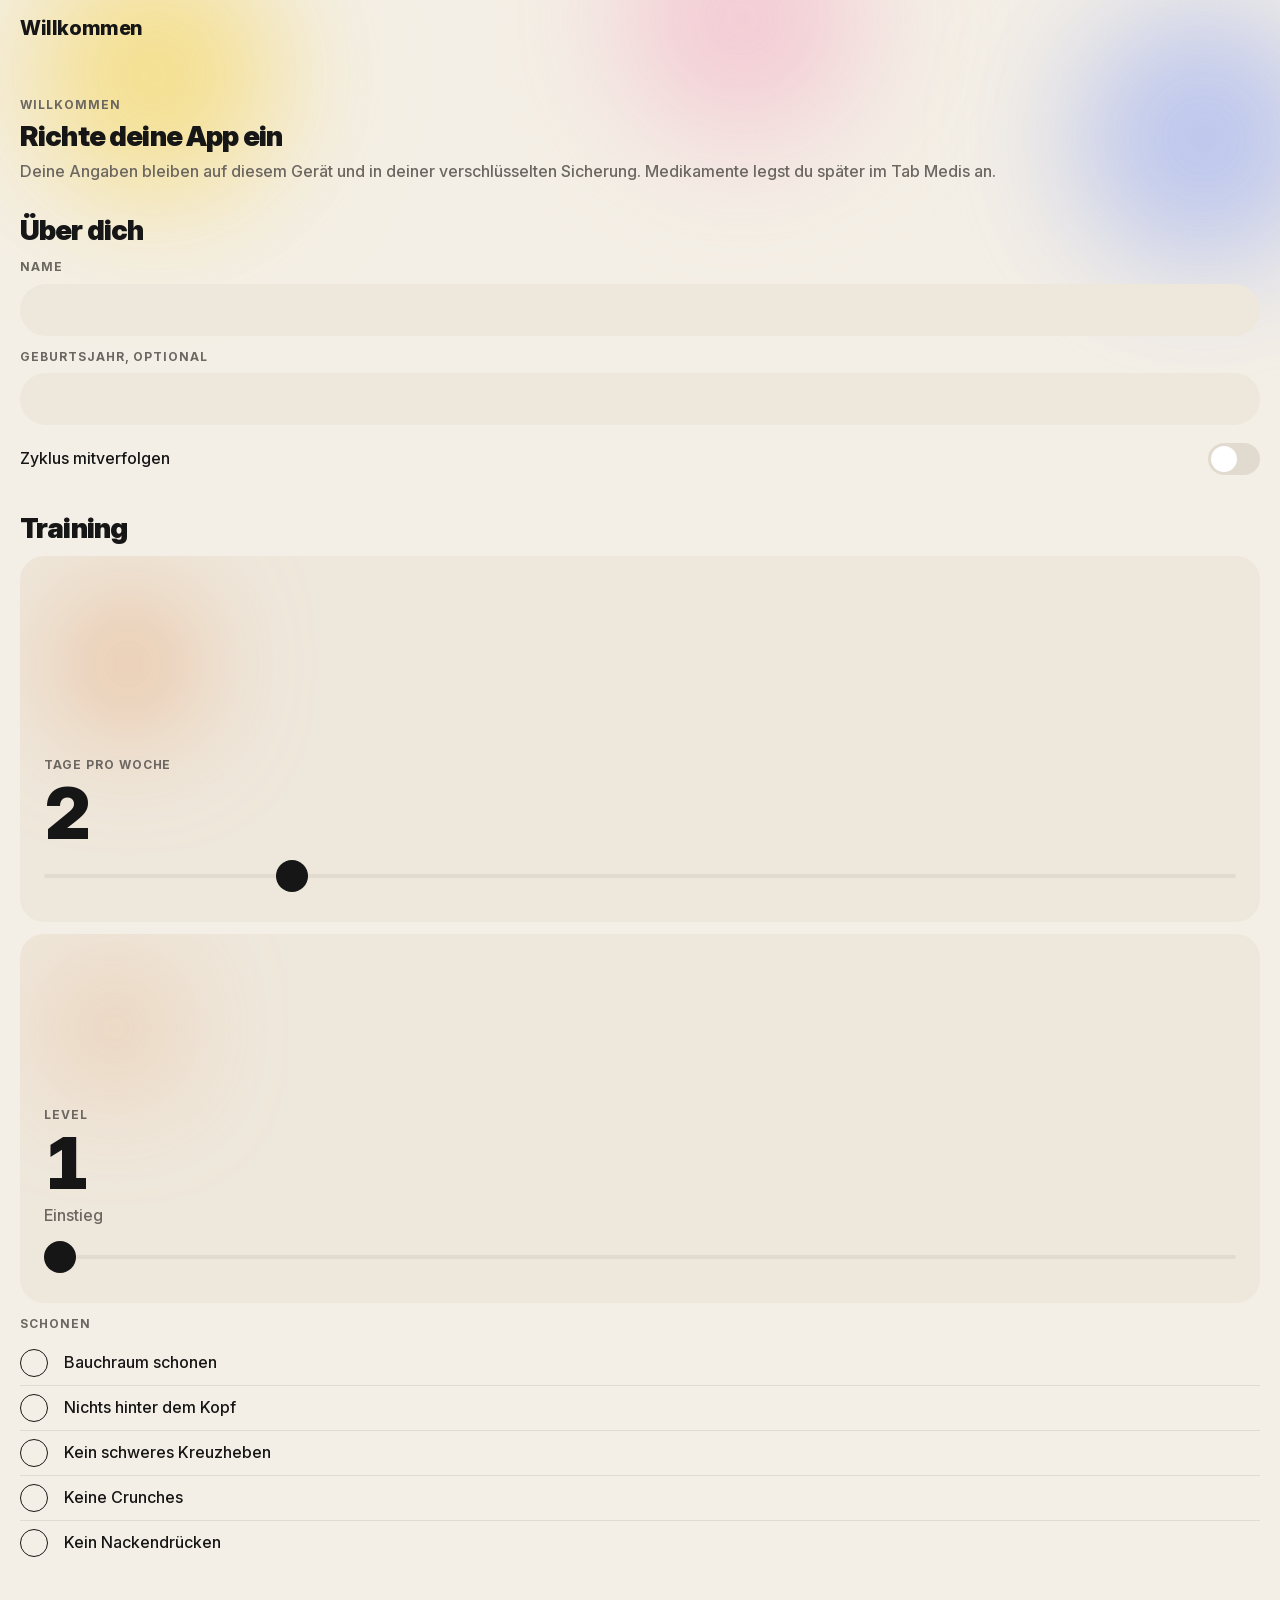
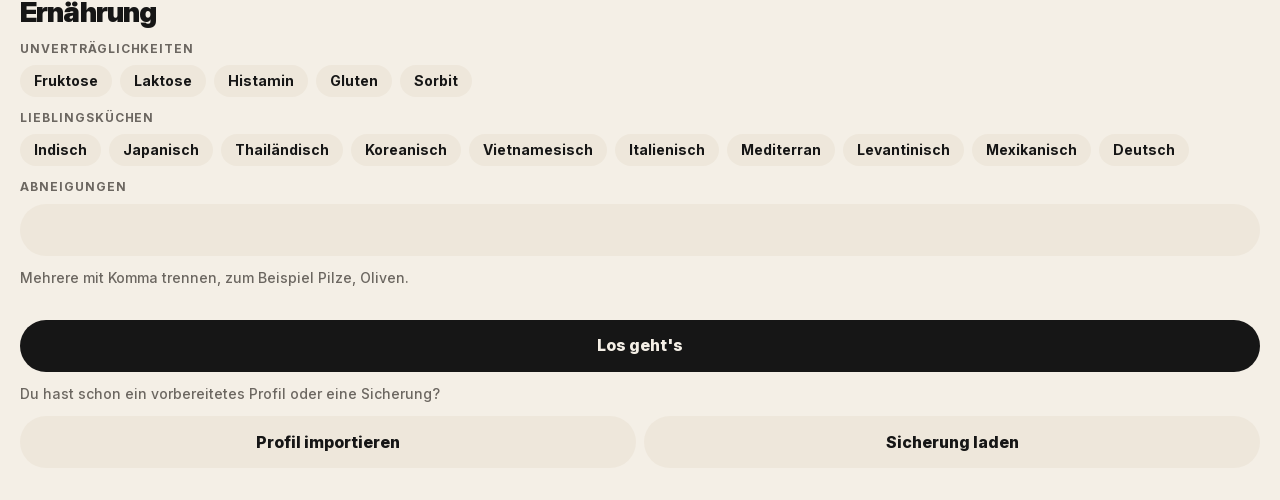
==== commit 50ef1409: "Abschluss v1.0: Standalone, Offline, Icons, Schrift, Doku - Zurück-Pfeil in der Kopfzeile auf Unters" ====
--- a/index.html
+++ b/index.html
@@ -19,7 +19,7 @@
   <link rel="manifest" href="manifest.webmanifest">
   <link rel="apple-touch-icon" href="assets/icons/icon-180.png">
   <link rel="icon" type="image/png" sizes="180x180" href="assets/icons/icon-180.png">
-  <link rel="preload" href="assets/fonts/inter-latin-standard-normal.woff2" as="font" type="font/woff2" crossorigin>
+  <link rel="preload" href="assets/fonts/inter-app.woff2" as="font" type="font/woff2" crossorigin>
 
   <link rel="stylesheet" href="css/tokens.css">
   <link rel="stylesheet" href="css/base.css">
--- a/css/tokens.css
+++ b/css/tokens.css
@@ -1,10 +1,10 @@
 /* Design-Tokens: einzige Quelle für Farben, Typografie, Formen, Raster und Bewegung */
 
-/* Inter Variable mit Gewichts- (100 bis 900) und opsz-Achse, Latin */
+/* Inter Variable, auf Latin und die genutzten Gewichte (400 bis 900) und opsz gesubsettet, siehe README */
 @font-face {
   font-family: "Inter";
-  src: url("../assets/fonts/inter-latin-standard-normal.woff2") format("woff2");
-  font-weight: 100 900;
+  src: url("../assets/fonts/inter-app.woff2") format("woff2");
+  font-weight: 400 900;
   font-style: normal;
   font-display: swap;
 }
--- a/css/components.css
+++ b/css/components.css
@@ -85,6 +85,19 @@
   transition: background-color var(--duration) var(--easing), box-shadow var(--duration) var(--easing);
 }
 
+.app-header h1 {
+  flex: 1;
+  min-width: 0;
+  overflow: hidden;
+  text-overflow: ellipsis;
+  white-space: nowrap;
+}
+
+/* Zurück-Pfeil links, bündig mit dem Seitenrand wie das Einstellungs-Icon rechts */
+.icon-button--back {
+  margin: 0 var(--space-1) 0 -10px;
+}
+
 .app-header--scrolled {
   background: var(--color-bg);
   box-shadow: 0 var(--line-width) 0 var(--color-tabline);
@@ -804,6 +817,12 @@
   gap: var(--space-2);
 }
 
+/* Dauer wie "75 s" nie umbrechen */
+.check-text .secondary {
+  flex-shrink: 0;
+  white-space: nowrap;
+}
+
 .exercise-card {
   display: grid;
   gap: var(--space-2);
@@ -1029,6 +1048,11 @@
 
 .rest-timer .button-row {
   width: 100%;
+}
+
+/* Solange der Timer steht, lässt sich der Inhalt bis über ihn scrollen */
+body:has(.rest-timer) .view {
+  padding-bottom: calc(var(--tabbar-height) + var(--safe-bottom) + 240px);
 }
 
 /* Dialoge im Training */
@@ -1725,6 +1749,13 @@
   text-decoration: none;
 }
 
+/* Tap-Fläche seitlich auf 44 px erweitern, die Kreise bleiben bündig am Seitenrand */
+a.week-day::before {
+  content: "";
+  position: absolute;
+  inset: 0 calc((var(--day-circle) - var(--tap-min)) / 2);
+}
+
 .week-day .label {
   font-size: 11px;
 }
